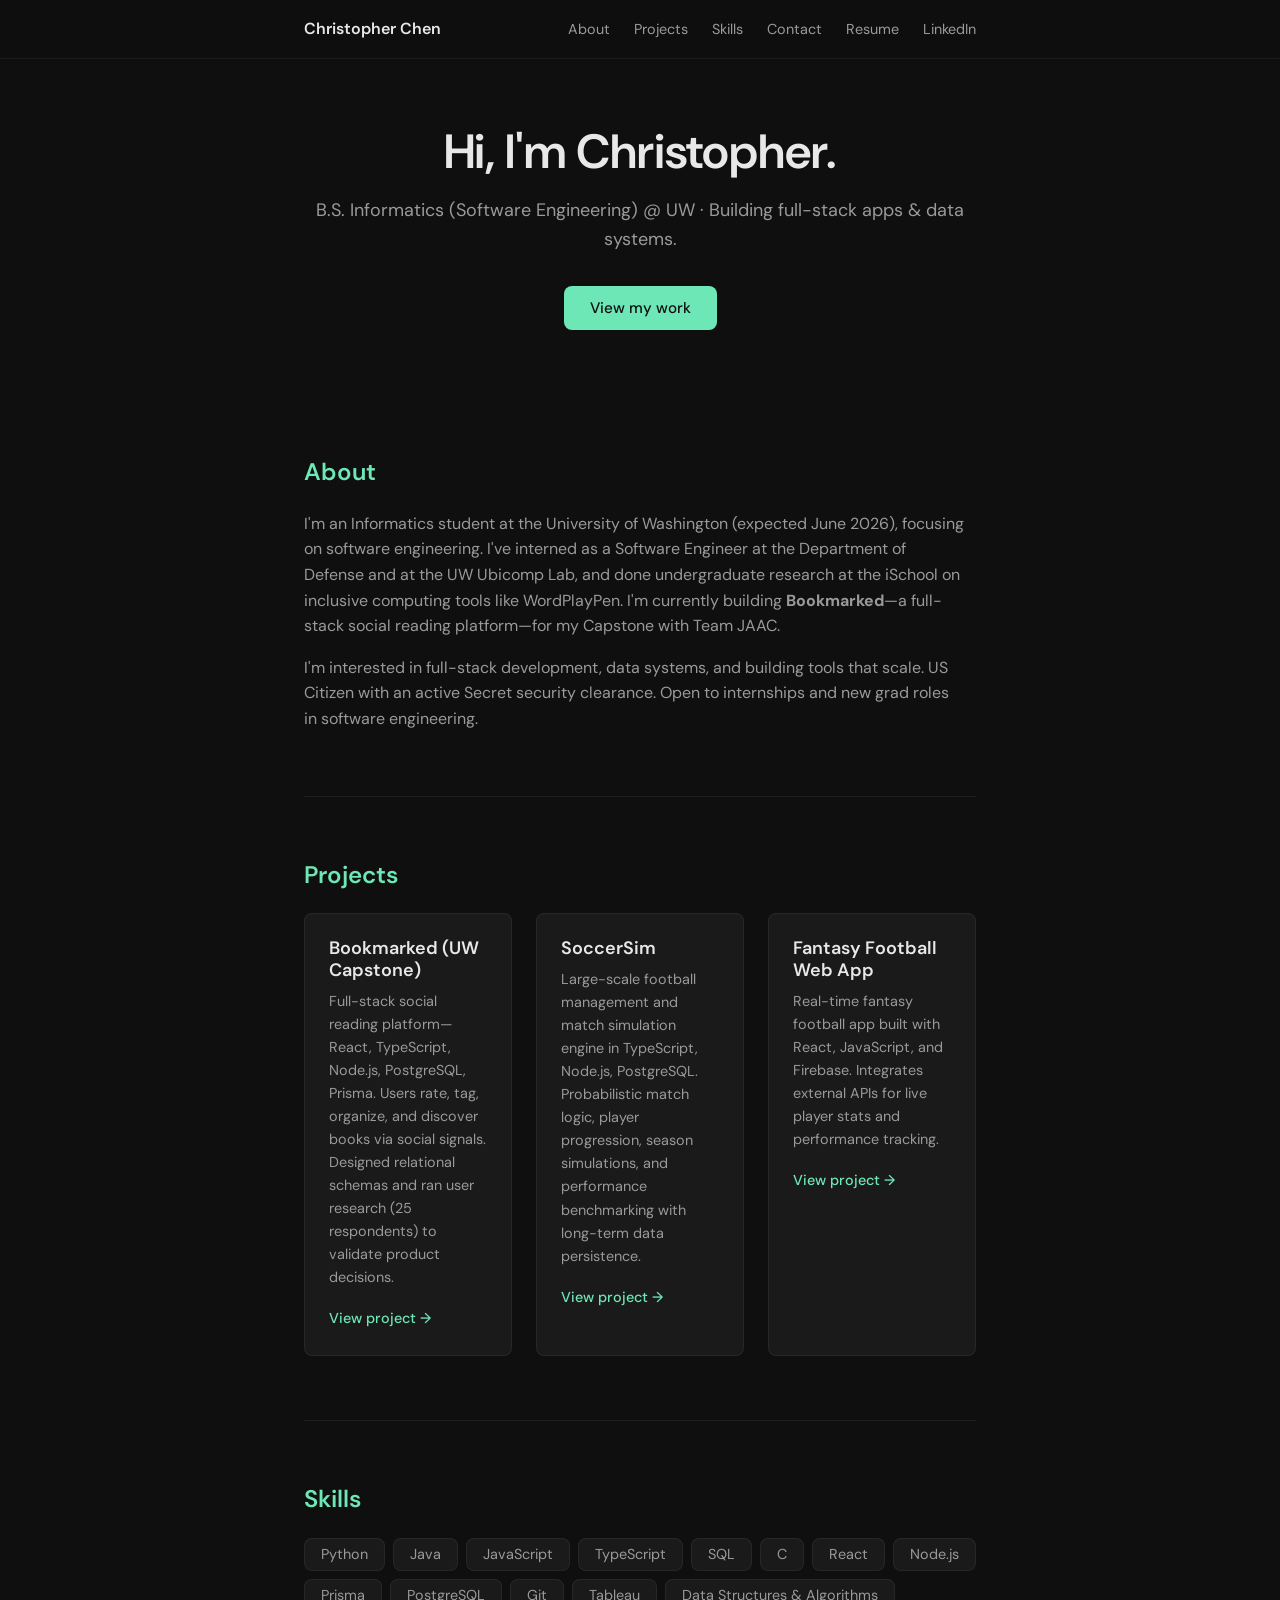
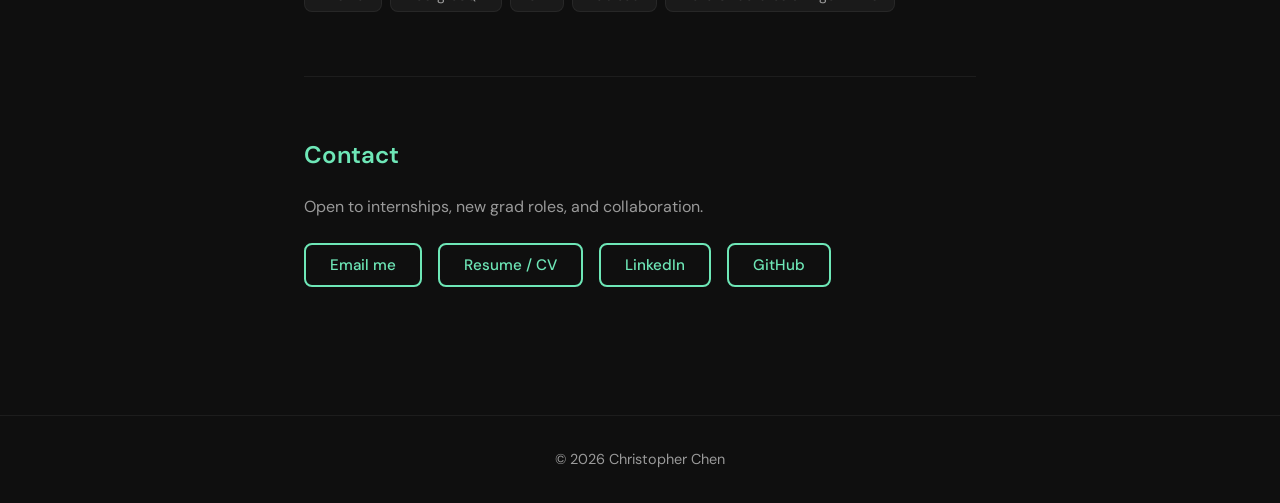
==== index.html @ f281a703 "yeah" ====
<!DOCTYPE html>
<html lang="en">
<head>
  <meta charset="UTF-8">
  <meta name="viewport" content="width=device-width, initial-scale=1.0">
  <title>Christopher Chen | Portfolio</title>
  <link rel="preconnect" href="https://fonts.googleapis.com">
  <link rel="preconnect" href="https://fonts.gstatic.com" crossorigin>
  <link href="https://fonts.googleapis.com/css2?family=DM+Sans:ital,opsz,wght@0,9..40,400;0,9..40,500;0,9..40,600;0,9..40,700&display=swap" rel="stylesheet">
  <style>
    :root {
      --color-bg: #0f0f0f;
      --color-surface: #1a1a1a;
      --color-text: #e8e8e8;
      --color-text-muted: #9a9a9a;
      --color-accent: #6ee7b7;
      --color-accent-dim: #34d399;
      --font-sans: "DM Sans", system-ui, sans-serif;
      --space-xs: 0.25rem;
      --space-sm: 0.5rem;
      --space-md: 1rem;
      --space-lg: 1.5rem;
      --space-xl: 2rem;
      --space-2xl: 3rem;
      --space-3xl: 4rem;
      --radius: 8px;
      --transition: 0.2s ease;
    }
    *, *::before, *::after { box-sizing: border-box; }
    html { scroll-behavior: smooth; }
    body {
      margin: 0;
      font-family: var(--font-sans);
      font-size: 1rem;
      line-height: 1.6;
      color: var(--color-text);
      background: var(--color-bg);
      -webkit-font-smoothing: antialiased;
    }
    .skip-link {
      position: absolute;
      top: -100%;
      left: var(--space-md);
      padding: var(--space-sm) var(--space-md);
      background: var(--color-accent);
      color: var(--color-bg);
      text-decoration: none;
      font-weight: 600;
      z-index: 100;
      border-radius: var(--radius);
      transition: top var(--transition);
    }
    .skip-link:focus { top: var(--space-md); }
    h1, h2, h3 { line-height: 1.2; font-weight: 600; }
    h1 { font-size: clamp(2rem, 5vw, 3rem); margin: 0 0 var(--space-md); }
    h2 { font-size: 1.5rem; margin: 0 0 var(--space-lg); color: var(--color-accent); }
    h3 { font-size: 1.125rem; margin: 0 0 var(--space-sm); }
    p { margin: 0 0 var(--space-md); color: var(--color-text-muted); }
    p:last-child { margin-bottom: 0; }
    a { color: var(--color-accent); text-decoration: none; transition: color var(--transition); }
    a:hover { color: var(--color-accent-dim); }
    main { max-width: 720px; margin: 0 auto; padding: 0 var(--space-lg) var(--space-3xl); }
    .section { padding: var(--space-3xl) 0; border-bottom: 1px solid rgba(255,255,255,0.06); }
    .section:last-of-type { border-bottom: none; }
    .site-header {
      position: sticky;
      top: 0;
      z-index: 50;
      background: rgba(15,15,15,0.9);
      backdrop-filter: blur(10px);
      border-bottom: 1px solid rgba(255,255,255,0.06);
    }
    .nav {
      max-width: 720px;
      margin: 0 auto;
      padding: var(--space-md) var(--space-lg);
      display: flex;
      align-items: center;
      justify-content: space-between;
      flex-wrap: wrap;
      gap: var(--space-md);
    }
    .nav-logo { font-weight: 600; color: var(--color-text); }
    .nav-logo:hover { color: var(--color-accent); }
    .nav-toggle {
      display: none;
      flex-direction: column;
      gap: 5px;
      padding: var(--space-sm);
      background: none;
      border: none;
      cursor: pointer;
      color: var(--color-text);
      font: inherit;
    }
    .nav-toggle span {
      display: block;
      width: 22px;
      height: 2px;
      background: currentColor;
      border-radius: 1px;
    }
    .nav-menu {
      list-style: none;
      margin: 0;
      padding: 0;
      display: flex;
      flex-wrap: wrap;
      gap: var(--space-lg);
    }
    .nav-menu a { color: var(--color-text-muted); font-size: 0.9rem; }
    .nav-menu a:hover { color: var(--color-accent); }
    @media (max-width: 600px) {
      .nav-toggle { display: flex; }
      .nav-menu { display: none; width: 100%; flex-direction: column; padding-top: var(--space-md); }
      .nav-menu.is-open { display: flex; }
    }
    .hero { padding: var(--space-3xl) 0; text-align: center; }
    .hero-tagline { font-size: 1.125rem; margin-bottom: var(--space-xl); }
    .btn {
      display: inline-block;
      padding: var(--space-sm) var(--space-lg);
      font-family: var(--font-sans);
      font-size: 0.95rem;
      font-weight: 500;
      border-radius: var(--radius);
      transition: background var(--transition), color var(--transition), border-color var(--transition);
      cursor: pointer;
      border: 2px solid transparent;
    }
    .btn-primary { background: var(--color-accent); color: var(--color-bg); }
    .btn-primary:hover { background: var(--color-accent-dim); }
    .btn-outline { border-color: var(--color-accent); color: var(--color-accent); background: transparent; }
    .btn-outline:hover { background: var(--color-accent); color: var(--color-bg); }
    .about-content { max-width: 60ch; }
    .project-grid { display: grid; gap: var(--space-lg); }
    @media (min-width: 600px) { .project-grid { grid-template-columns: repeat(2, 1fr); } }
    @media (min-width: 900px) { .project-grid { grid-template-columns: repeat(3, 1fr); } }
    .project-card {
      padding: var(--space-lg);
      background: var(--color-surface);
      border-radius: var(--radius);
      border: 1px solid rgba(255,255,255,0.06);
      transition: border-color var(--transition);
    }
    .project-card:hover { border-color: rgba(110,231,183,0.3); }
    .project-card h3 { color: var(--color-text); }
    .project-card p { font-size: 0.9rem; margin-bottom: var(--space-md); }
    .project-link { font-size: 0.9rem; font-weight: 500; }
    .skills-list {
      list-style: none;
      margin: 0;
      padding: 0;
      display: flex;
      flex-wrap: wrap;
      gap: var(--space-sm);
    }
    .skills-list li {
      padding: var(--space-xs) var(--space-md);
      background: var(--color-surface);
      border-radius: var(--radius);
      font-size: 0.9rem;
      color: var(--color-text-muted);
      border: 1px solid rgba(255,255,255,0.06);
    }
    .contact p { margin-bottom: var(--space-lg); }
    .contact-links { display: flex; flex-wrap: wrap; gap: var(--space-md); }
    .site-footer {
      text-align: center;
      padding: var(--space-xl) var(--space-lg);
      border-top: 1px solid rgba(255,255,255,0.06);
      color: var(--color-text-muted);
      font-size: 0.9rem;
    }
    .site-footer p { margin: 0; }
  </style>
</head>
<body>
  <a href="#main" class="skip-link">Skip to content</a>

  <header class="site-header">
    <nav class="nav" aria-label="Main navigation">
      <a href="#" class="nav-logo">Christopher Chen</a>
      <button class="nav-toggle" aria-expanded="false" aria-controls="nav-menu" aria-label="Toggle menu">
        <span></span><span></span><span></span>
      </button>
      <ul class="nav-menu" id="nav-menu">
        <li><a href="#about">About</a></li>
        <li><a href="#projects">Projects</a></li>
        <li><a href="#skills">Skills</a></li>
        <li><a href="#contact">Contact</a></li>
        <li><a href="https://www.overleaf.com/read/cmgbgrycpxhw#81fbb8" target="_blank" rel="noopener">Resume</a></li>
        <li><a href="https://www.linkedin.com/in/christopher-chen-tech/" target="_blank" rel="noopener">LinkedIn</a></li>
      </ul>
    </nav>
  </header>

  <main id="main">
    <section id="hero" class="hero">
      <h1>Hi, I'm Christopher.</h1>
      <p class="hero-tagline">B.S. Informatics (Software Engineering) @ UW · Building full-stack apps & data systems.</p>
      <a href="#projects" class="btn btn-primary">View my work</a>
    </section>

    <section id="about" class="section about">
      <h2>About</h2>
      <div class="about-content">
        <p>I'm an Informatics student at the University of Washington (expected June 2026), focusing on software engineering. I've interned as a Software Engineer at the Department of Defense and at the UW Ubicomp Lab, and done undergraduate research at the iSchool on inclusive computing tools like WordPlayPen. I'm currently building <strong>Bookmarked</strong>—a full-stack social reading platform—for my Capstone with Team JAAC.</p>
        <p>I'm interested in full-stack development, data systems, and building tools that scale. US Citizen with an active Secret security clearance. Open to internships and new grad roles in software engineering.</p>
      </div>
    </section>

    <section id="projects" class="section projects">
      <h2>Projects</h2>
      <div class="project-grid">
        <article class="project-card">
          <h3>Bookmarked (UW Capstone)</h3>
          <p>Full-stack social reading platform—React, TypeScript, Node.js, PostgreSQL, Prisma. Users rate, tag, organize, and discover books via social signals. Designed relational schemas and ran user research (25 respondents) to validate product decisions.</p>
          <a href="#" class="project-link">View project →</a>
        </article>
        <article class="project-card">
          <h3>SoccerSim</h3>
          <p>Large-scale football management and match simulation engine in TypeScript, Node.js, PostgreSQL. Probabilistic match logic, player progression, season simulations, and performance benchmarking with long-term data persistence.</p>
          <a href="#" class="project-link">View project →</a>
        </article>
        <article class="project-card">
          <h3>Fantasy Football Web App</h3>
          <p>Real-time fantasy football app built with React, JavaScript, and Firebase. Integrates external APIs for live player stats and performance tracking.</p>
          <a href="#" class="project-link">View project →</a>
        </article>
      </div>
    </section>

    <section id="skills" class="section skills">
      <h2>Skills</h2>
      <ul class="skills-list">
        <li>Python</li><li>Java</li><li>JavaScript</li><li>TypeScript</li><li>SQL</li><li>C</li>
        <li>React</li><li>Node.js</li><li>Prisma</li><li>PostgreSQL</li><li>Git</li><li>Tableau</li>
        <li>Data Structures & Algorithms</li>
      </ul>
    </section>

    <section id="contact" class="section contact">
      <h2>Contact</h2>
      <p>Open to internships, new grad roles, and collaboration.</p>
      <div class="contact-links">
        <a href="mailto:cmchen22@uw.edu" class="btn btn-outline">Email me</a>
        <a href="https://www.overleaf.com/read/cmgbgrycpxhw#81fbb8" target="_blank" rel="noopener" class="btn btn-outline">Resume / CV</a>
        <a href="https://www.linkedin.com/in/christopher-chen-tech/" target="_blank" rel="noopener" class="btn btn-outline">LinkedIn</a>
        <a href="https://github.com/cmchen22" target="_blank" rel="noopener" class="btn btn-outline">GitHub</a>
      </div>
    </section>
  </main>

  <footer class="site-footer">
    <p>© <span id="year"></span> Christopher Chen</p>
  </footer>

  <script>
    (function () {
      var t = document.querySelector('.nav-toggle');
      var m = document.querySelector('.nav-menu');
      if (t && m) {
        t.addEventListener('click', function () {
          var on = t.getAttribute('aria-expanded') === 'true';
          t.setAttribute('aria-expanded', !on);
          m.classList.toggle('is-open', !on);
        });
      }
      var links = document.querySelectorAll('.nav-menu a');
      for (var i = 0; i < links.length; i++) {
        links[i].addEventListener('click', function () {
          if (m && window.innerWidth < 600) {
            t.setAttribute('aria-expanded', 'false');
            m.classList.remove('is-open');
          }
        });
      }
      var y = document.getElementById('year');
      if (y) y.textContent = new Date().getFullYear();
    })();
  </script>
</body>
</html>
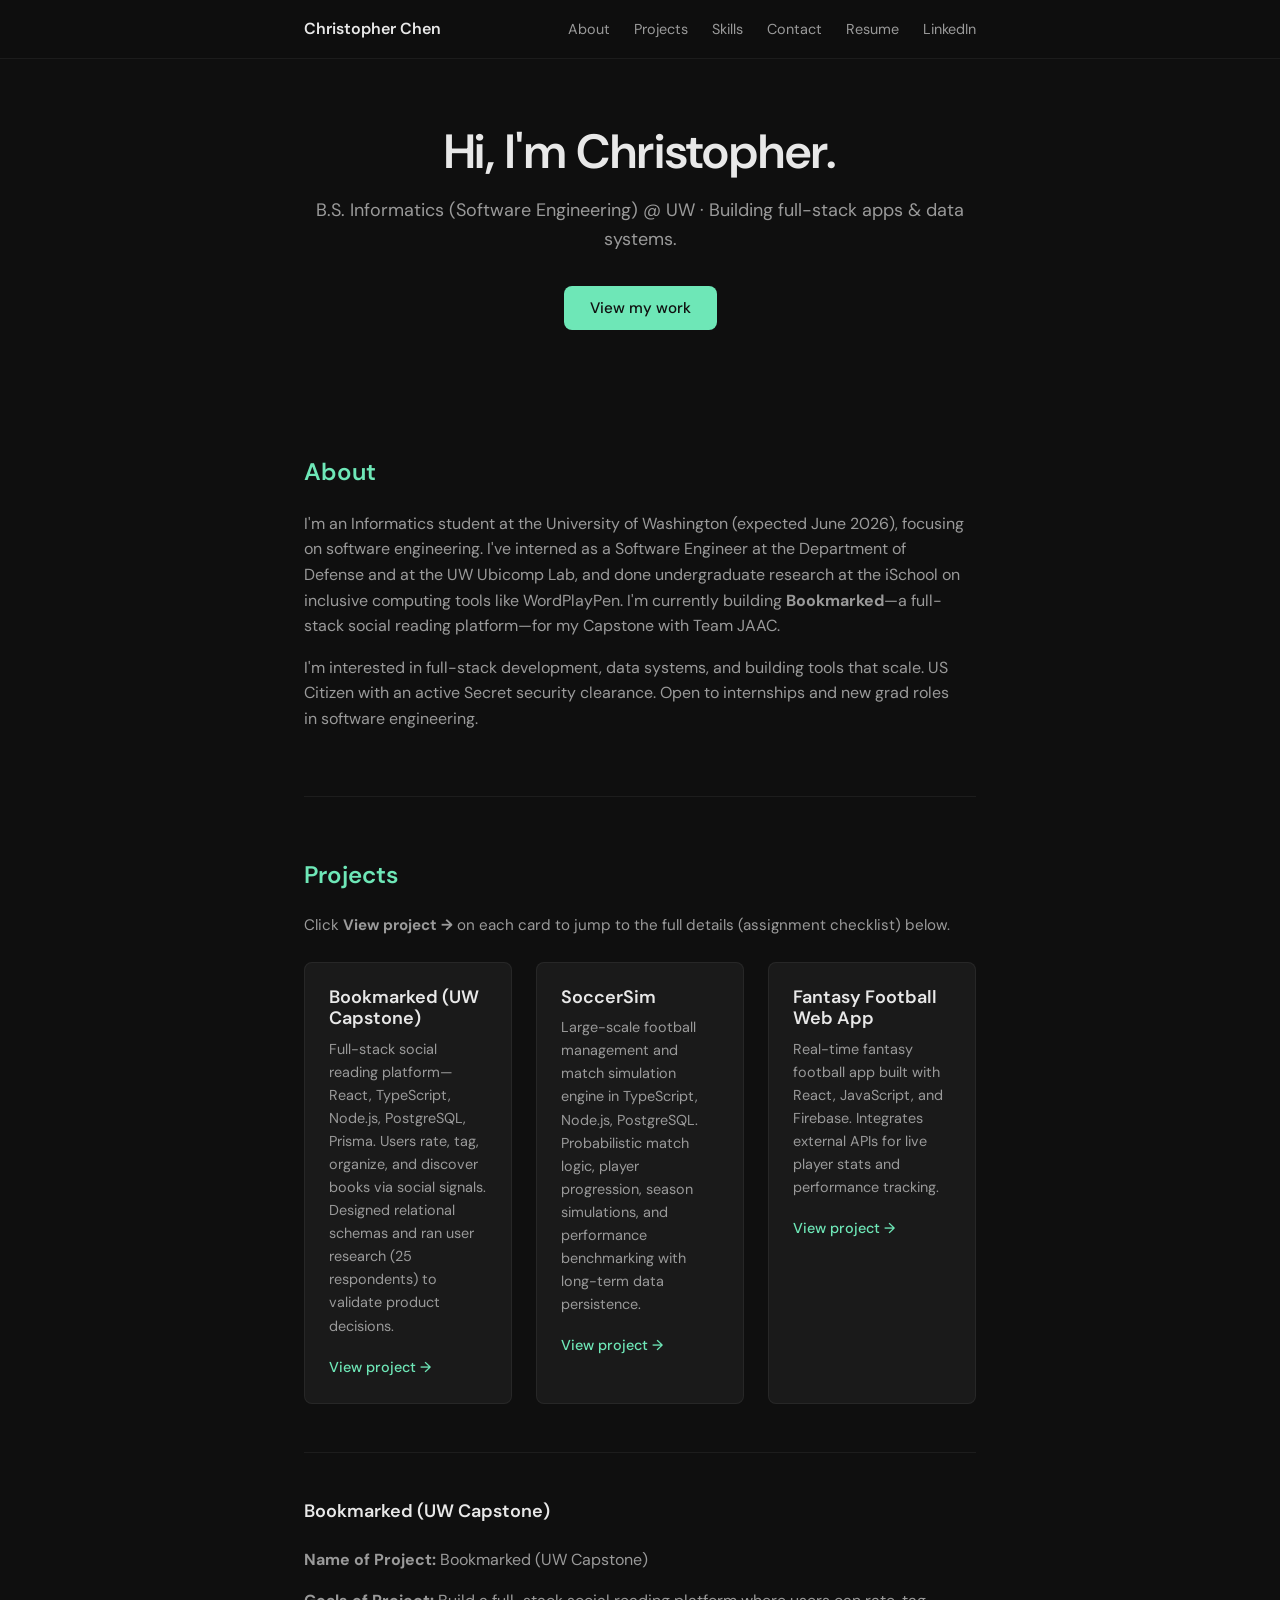
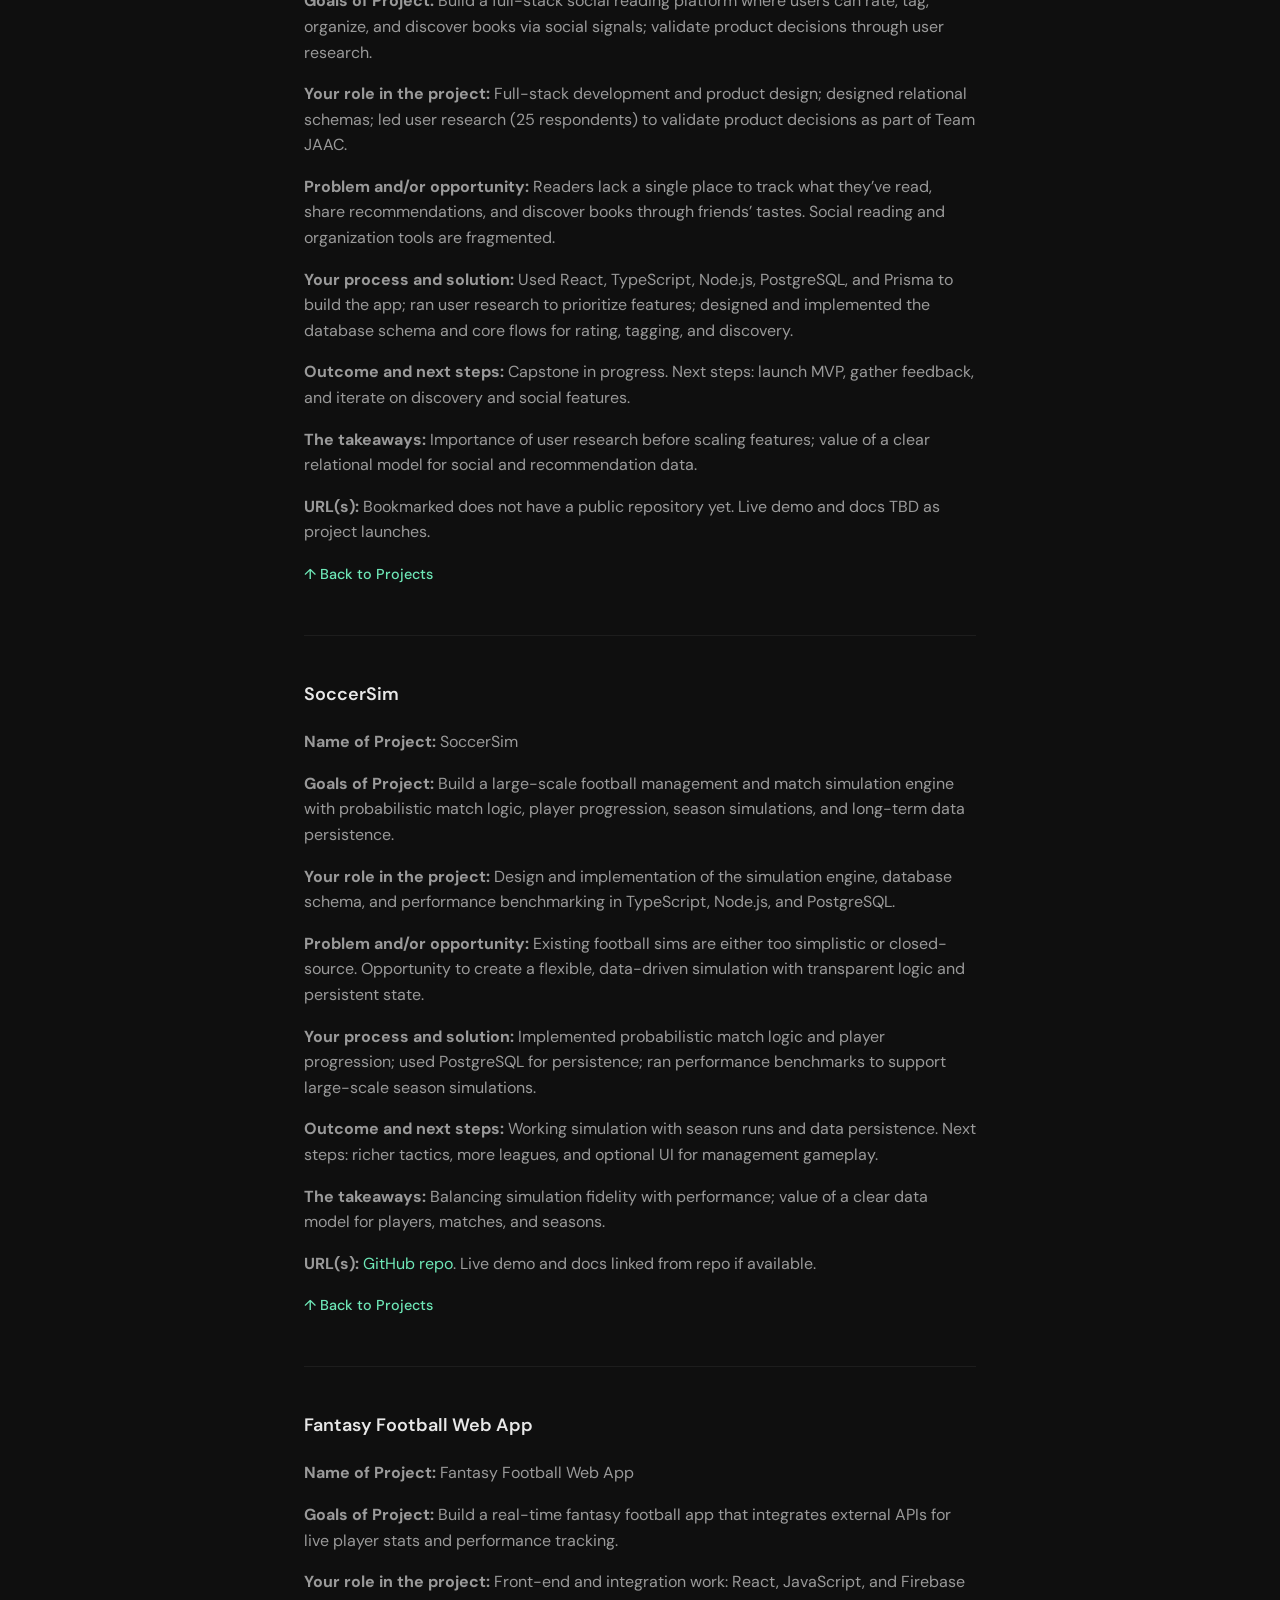
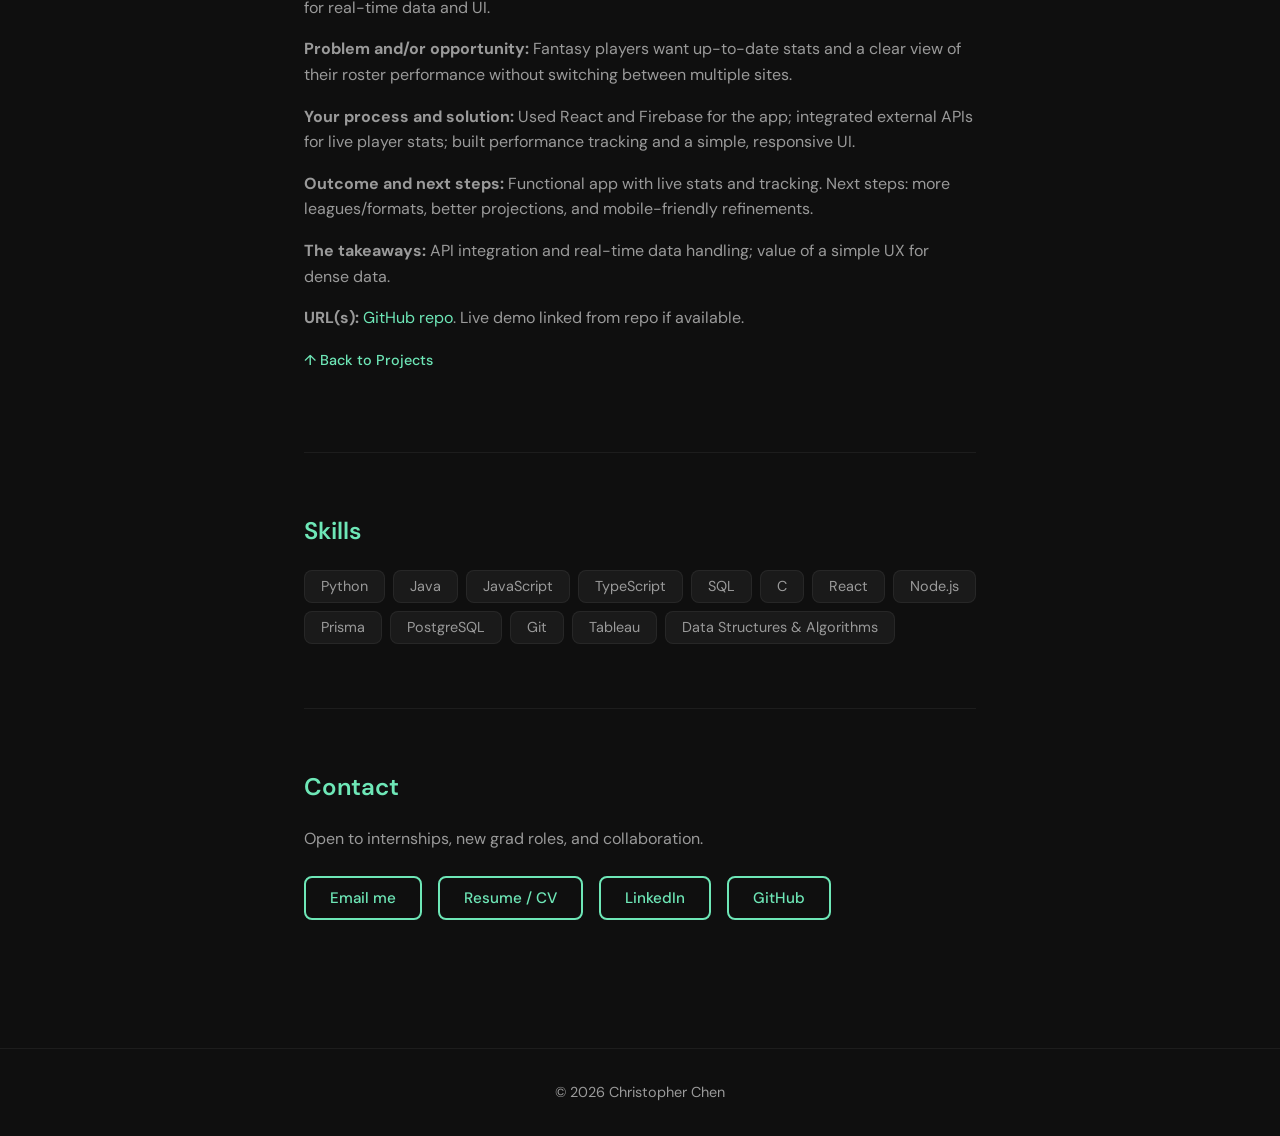
==== commit 008b9db4: "resubmission" ====
--- a/index.html
+++ b/index.html
@@ -147,6 +147,15 @@
     .project-card h3 { color: var(--color-text); }
     .project-card p { font-size: 0.9rem; margin-bottom: var(--space-md); }
     .project-link { font-size: 0.9rem; font-weight: 500; }
+    .project-detail {
+      margin-top: var(--space-2xl);
+      padding-top: var(--space-2xl);
+      border-top: 1px solid rgba(255,255,255,0.06);
+      scroll-margin-top: 4rem;
+    }
+    .project-detail h3 { margin-bottom: var(--space-lg); }
+    .project-detail p { margin-bottom: var(--space-md); }
+    .projects-intro { font-size: 0.95rem; margin-bottom: var(--space-lg); }
     .skills-list {
       list-style: none;
       margin: 0;
@@ -180,7 +189,7 @@
 
   <header class="site-header">
     <nav class="nav" aria-label="Main navigation">
-      <a href="#" class="nav-logo">Christopher Chen</a>
+      <a href="#main" class="nav-logo">Christopher Chen</a>
       <button class="nav-toggle" aria-expanded="false" aria-controls="nav-menu" aria-label="Toggle menu">
         <span></span><span></span><span></span>
       </button>
@@ -212,23 +221,63 @@
 
     <section id="projects" class="section projects">
       <h2>Projects</h2>
+      <p class="projects-intro">Click <strong>View project →</strong> on each card to jump to the full details (assignment checklist) below.</p>
       <div class="project-grid">
         <article class="project-card">
           <h3>Bookmarked (UW Capstone)</h3>
           <p>Full-stack social reading platform—React, TypeScript, Node.js, PostgreSQL, Prisma. Users rate, tag, organize, and discover books via social signals. Designed relational schemas and ran user research (25 respondents) to validate product decisions.</p>
-          <a href="#" class="project-link">View project →</a>
+          <a href="#bookmarked" class="project-link">View project →</a>
         </article>
         <article class="project-card">
           <h3>SoccerSim</h3>
           <p>Large-scale football management and match simulation engine in TypeScript, Node.js, PostgreSQL. Probabilistic match logic, player progression, season simulations, and performance benchmarking with long-term data persistence.</p>
-          <a href="#" class="project-link">View project →</a>
+          <a href="#soccersim" class="project-link">View project →</a>
         </article>
         <article class="project-card">
           <h3>Fantasy Football Web App</h3>
           <p>Real-time fantasy football app built with React, JavaScript, and Firebase. Integrates external APIs for live player stats and performance tracking.</p>
-          <a href="#" class="project-link">View project →</a>
+          <a href="#fantasy-football" class="project-link">View project →</a>
         </article>
       </div>
+
+      <section id="bookmarked" class="project-detail">
+        <h3>Bookmarked (UW Capstone)</h3>
+        <p><strong>Name of Project:</strong> Bookmarked (UW Capstone)</p>
+        <p><strong>Goals of Project:</strong> Build a full-stack social reading platform where users can rate, tag, organize, and discover books via social signals; validate product decisions through user research.</p>
+        <p><strong>Your role in the project:</strong> Full-stack development and product design; designed relational schemas; led user research (25 respondents) to validate product decisions as part of Team JAAC.</p>
+        <p><strong>Problem and/or opportunity:</strong> Readers lack a single place to track what they’ve read, share recommendations, and discover books through friends’ tastes. Social reading and organization tools are fragmented.</p>
+        <p><strong>Your process and solution:</strong> Used React, TypeScript, Node.js, PostgreSQL, and Prisma to build the app; ran user research to prioritize features; designed and implemented the database schema and core flows for rating, tagging, and discovery.</p>
+        <p><strong>Outcome and next steps:</strong> Capstone in progress. Next steps: launch MVP, gather feedback, and iterate on discovery and social features.</p>
+        <p><strong>The takeaways:</strong> Importance of user research before scaling features; value of a clear relational model for social and recommendation data.</p>
+        <p><strong>URL(s):</strong> Bookmarked does not have a public repository yet. Live demo and docs TBD as project launches.</p>
+        <p><a href="#projects" class="project-link">↑ Back to Projects</a></p>
+      </section>
+
+      <section id="soccersim" class="project-detail">
+        <h3>SoccerSim</h3>
+        <p><strong>Name of Project:</strong> SoccerSim</p>
+        <p><strong>Goals of Project:</strong> Build a large-scale football management and match simulation engine with probabilistic match logic, player progression, season simulations, and long-term data persistence.</p>
+        <p><strong>Your role in the project:</strong> Design and implementation of the simulation engine, database schema, and performance benchmarking in TypeScript, Node.js, and PostgreSQL.</p>
+        <p><strong>Problem and/or opportunity:</strong> Existing football sims are either too simplistic or closed-source. Opportunity to create a flexible, data-driven simulation with transparent logic and persistent state.</p>
+        <p><strong>Your process and solution:</strong> Implemented probabilistic match logic and player progression; used PostgreSQL for persistence; ran performance benchmarks to support large-scale season simulations.</p>
+        <p><strong>Outcome and next steps:</strong> Working simulation with season runs and data persistence. Next steps: richer tactics, more leagues, and optional UI for management gameplay.</p>
+        <p><strong>The takeaways:</strong> Balancing simulation fidelity with performance; value of a clear data model for players, matches, and seasons.</p>
+        <p><strong>URL(s):</strong> <a href="https://github.com/cmchen22/Soccer-Sim" target="_blank" rel="noopener">GitHub repo</a>. Live demo and docs linked from repo if available.</p>
+        <p><a href="#projects" class="project-link">↑ Back to Projects</a></p>
+      </section>
+
+      <section id="fantasy-football" class="project-detail">
+        <h3>Fantasy Football Web App</h3>
+        <p><strong>Name of Project:</strong> Fantasy Football Web App</p>
+        <p><strong>Goals of Project:</strong> Build a real-time fantasy football app that integrates external APIs for live player stats and performance tracking.</p>
+        <p><strong>Your role in the project:</strong> Front-end and integration work: React, JavaScript, and Firebase for real-time data and UI.</p>
+        <p><strong>Problem and/or opportunity:</strong> Fantasy players want up-to-date stats and a clear view of their roster performance without switching between multiple sites.</p>
+        <p><strong>Your process and solution:</strong> Used React and Firebase for the app; integrated external APIs for live player stats; built performance tracking and a simple, responsive UI.</p>
+        <p><strong>Outcome and next steps:</strong> Functional app with live stats and tracking. Next steps: more leagues/formats, better projections, and mobile-friendly refinements.</p>
+        <p><strong>The takeaways:</strong> API integration and real-time data handling; value of a simple UX for dense data.</p>
+        <p><strong>URL(s):</strong> <a href="https://github.com/info340-au23a/project-340-group-a1" target="_blank" rel="noopener">GitHub repo</a>. Live demo linked from repo if available.</p>
+        <p><a href="#projects" class="project-link">↑ Back to Projects</a></p>
+      </section>
     </section>
 
     <section id="skills" class="section skills">
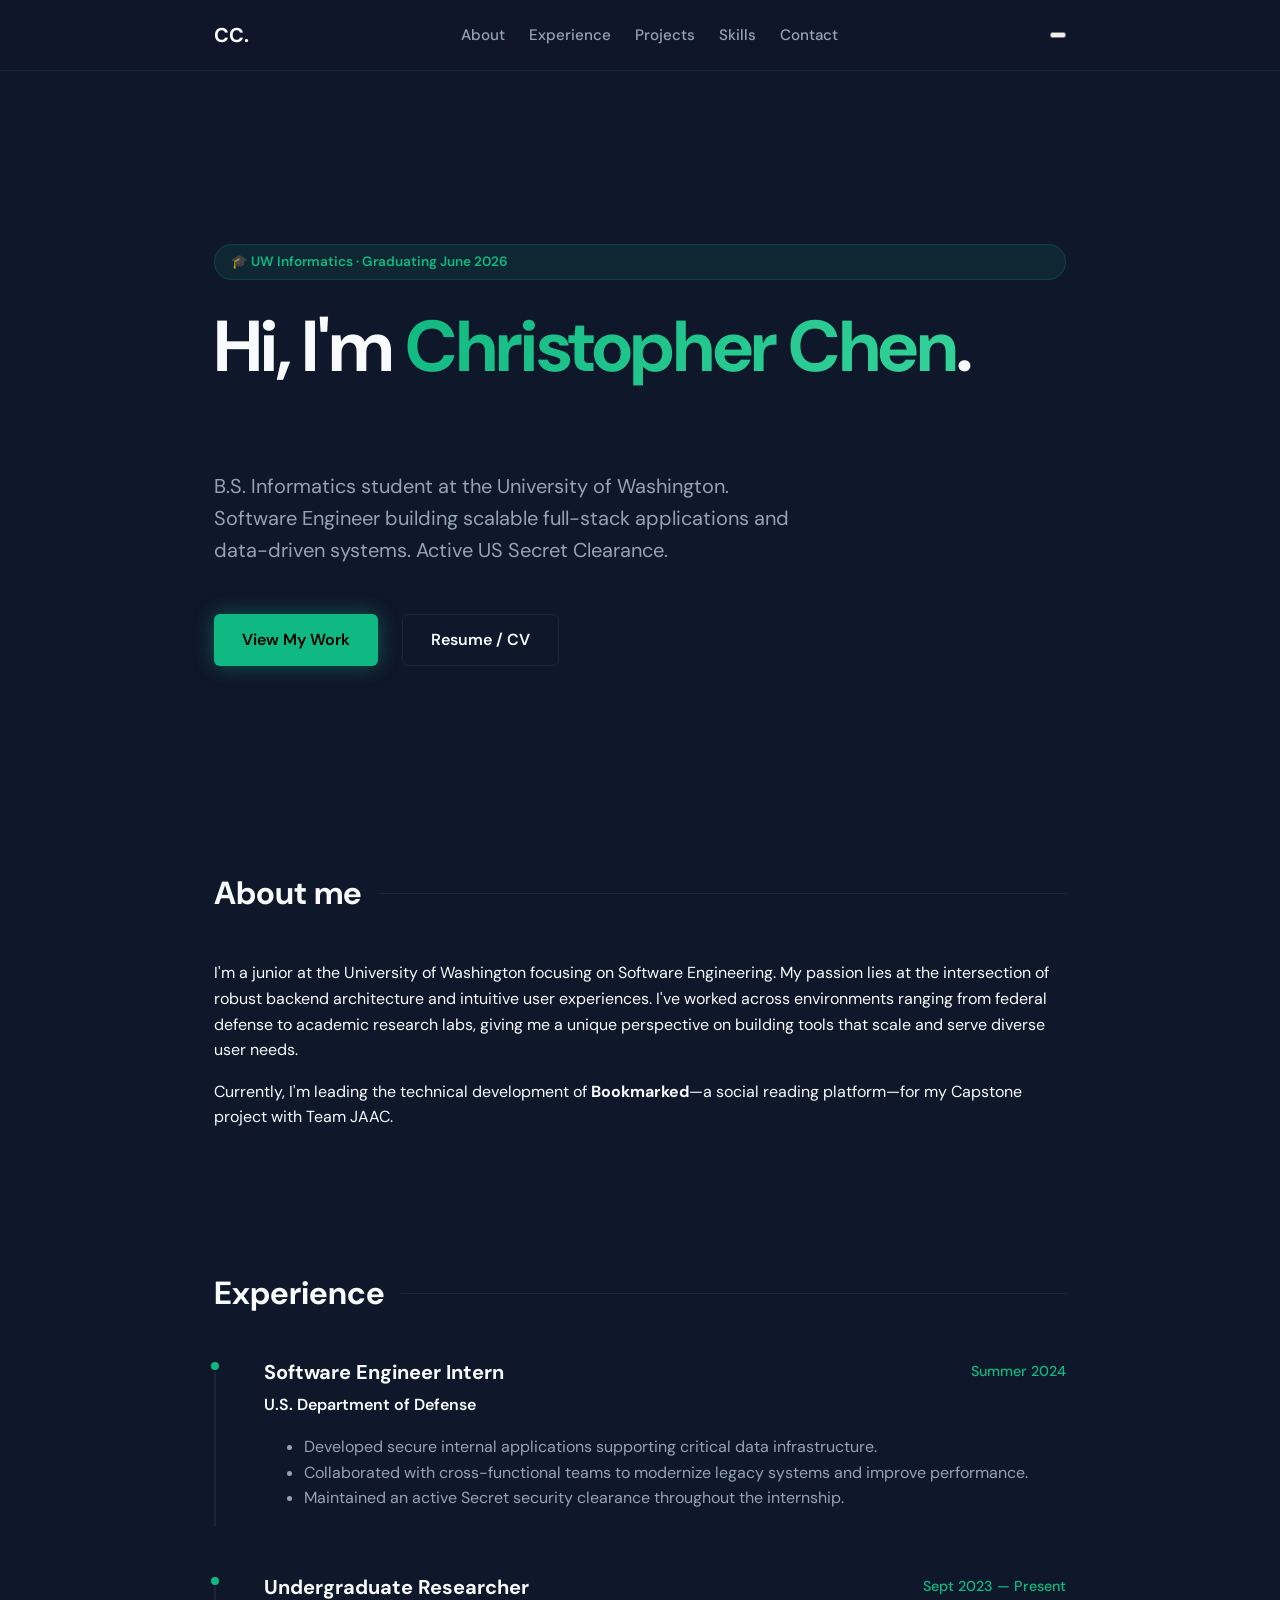
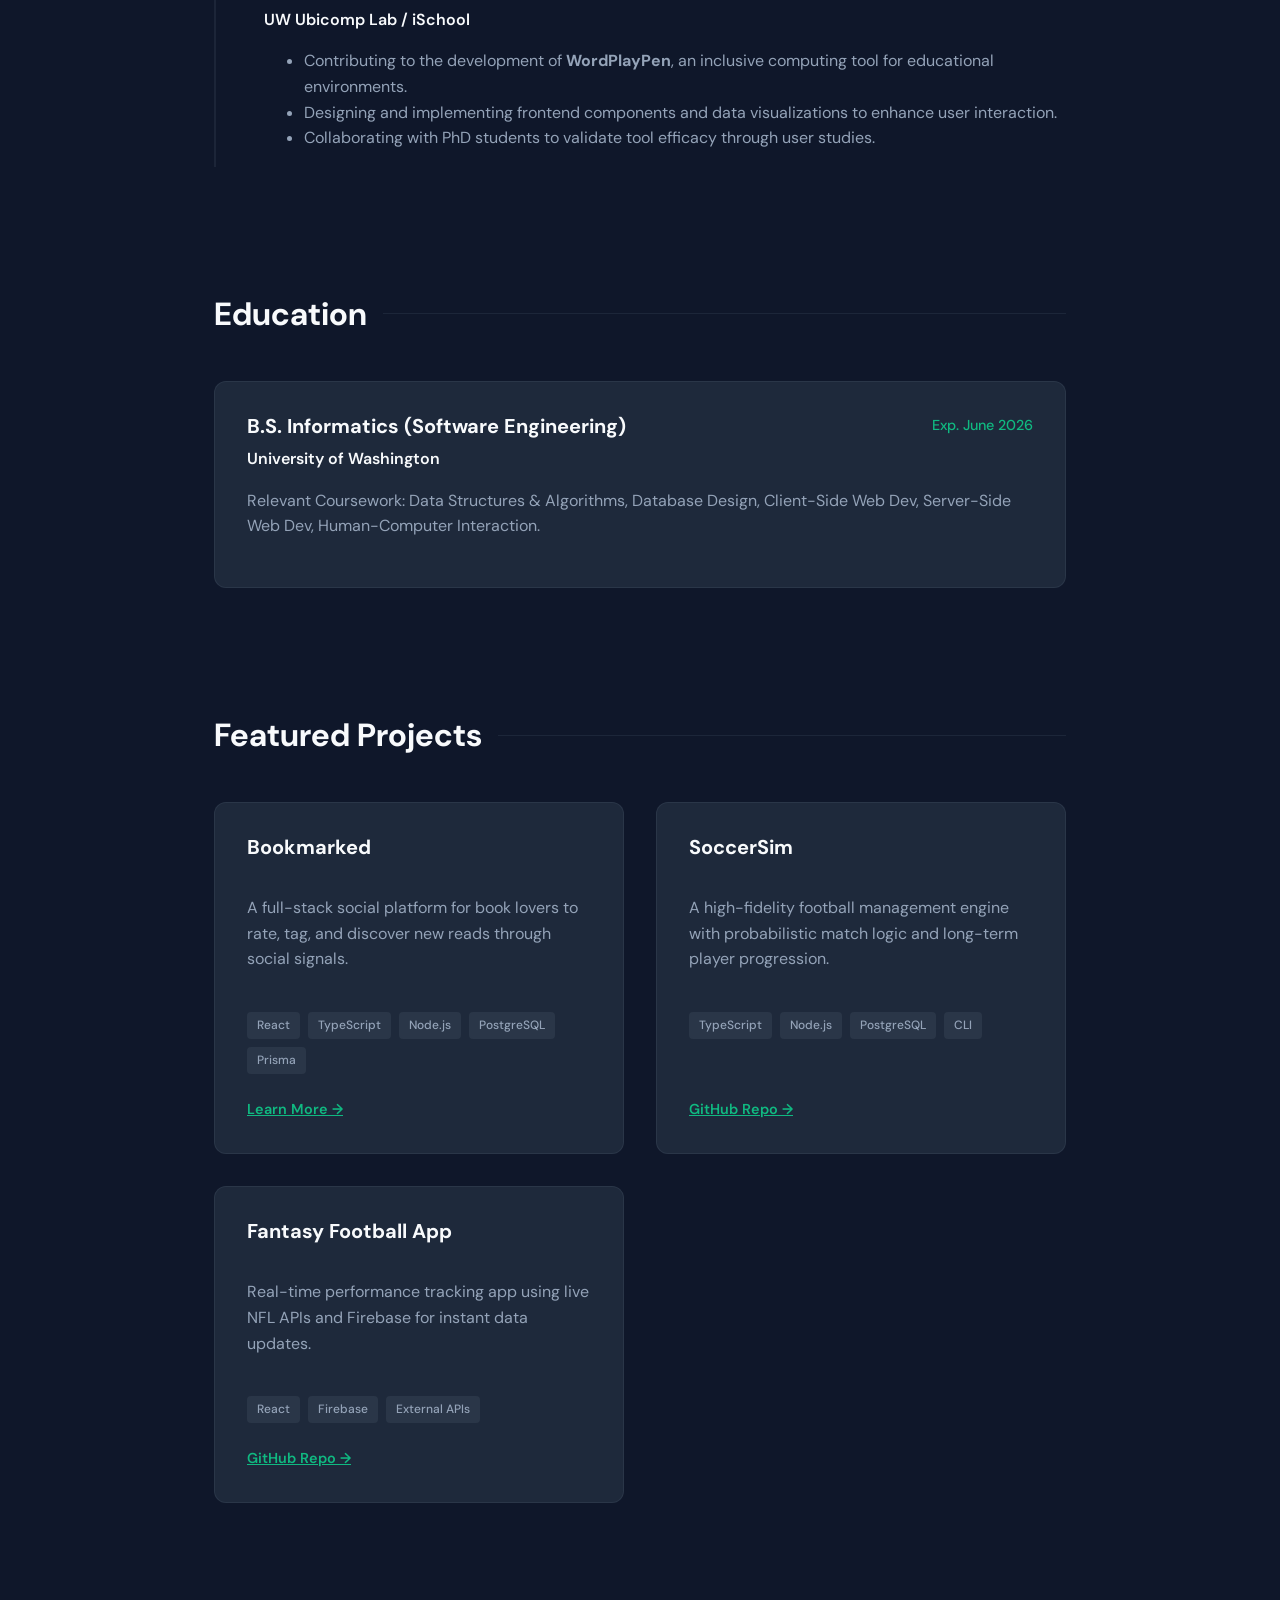
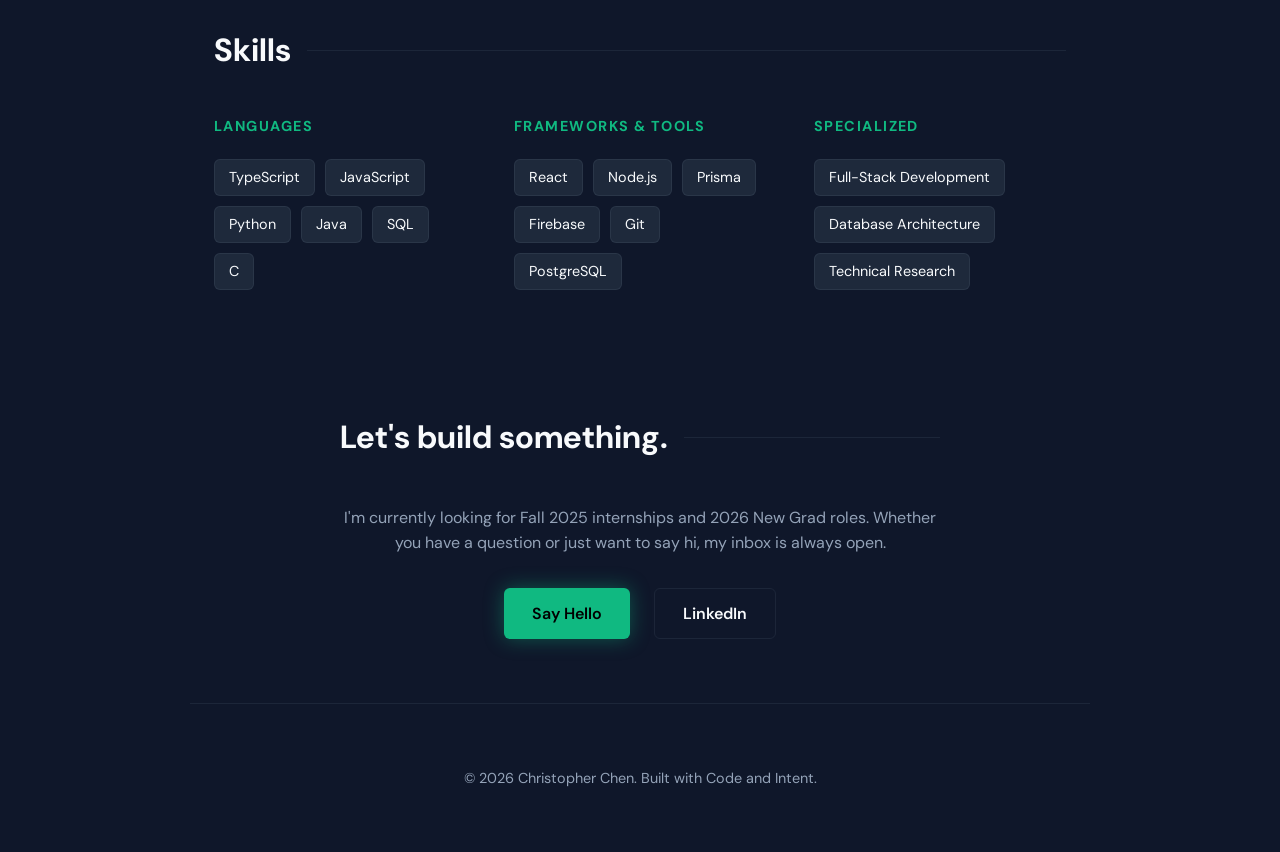
==== commit 2003e7f9: "peer feedback" ====
--- a/index.html
+++ b/index.html
@@ -3,331 +3,175 @@
 <head>
   <meta charset="UTF-8">
   <meta name="viewport" content="width=device-width, initial-scale=1.0">
-  <title>Christopher Chen | Portfolio</title>
+  <title>Christopher Chen | Software Engineer</title>
+  
   <link rel="preconnect" href="https://fonts.googleapis.com">
   <link rel="preconnect" href="https://fonts.gstatic.com" crossorigin>
-  <link href="https://fonts.googleapis.com/css2?family=DM+Sans:ital,opsz,wght@0,9..40,400;0,9..40,500;0,9..40,600;0,9..40,700&display=swap" rel="stylesheet">
-  <style>
-    :root {
-      --color-bg: #0f0f0f;
-      --color-surface: #1a1a1a;
-      --color-text: #e8e8e8;
-      --color-text-muted: #9a9a9a;
-      --color-accent: #6ee7b7;
-      --color-accent-dim: #34d399;
-      --font-sans: "DM Sans", system-ui, sans-serif;
-      --space-xs: 0.25rem;
-      --space-sm: 0.5rem;
-      --space-md: 1rem;
-      --space-lg: 1.5rem;
-      --space-xl: 2rem;
-      --space-2xl: 3rem;
-      --space-3xl: 4rem;
-      --radius: 8px;
-      --transition: 0.2s ease;
-    }
-    *, *::before, *::after { box-sizing: border-box; }
-    html { scroll-behavior: smooth; }
-    body {
-      margin: 0;
-      font-family: var(--font-sans);
-      font-size: 1rem;
-      line-height: 1.6;
-      color: var(--color-text);
-      background: var(--color-bg);
-      -webkit-font-smoothing: antialiased;
-    }
-    .skip-link {
-      position: absolute;
-      top: -100%;
-      left: var(--space-md);
-      padding: var(--space-sm) var(--space-md);
-      background: var(--color-accent);
-      color: var(--color-bg);
-      text-decoration: none;
-      font-weight: 600;
-      z-index: 100;
-      border-radius: var(--radius);
-      transition: top var(--transition);
-    }
-    .skip-link:focus { top: var(--space-md); }
-    h1, h2, h3 { line-height: 1.2; font-weight: 600; }
-    h1 { font-size: clamp(2rem, 5vw, 3rem); margin: 0 0 var(--space-md); }
-    h2 { font-size: 1.5rem; margin: 0 0 var(--space-lg); color: var(--color-accent); }
-    h3 { font-size: 1.125rem; margin: 0 0 var(--space-sm); }
-    p { margin: 0 0 var(--space-md); color: var(--color-text-muted); }
-    p:last-child { margin-bottom: 0; }
-    a { color: var(--color-accent); text-decoration: none; transition: color var(--transition); }
-    a:hover { color: var(--color-accent-dim); }
-    main { max-width: 720px; margin: 0 auto; padding: 0 var(--space-lg) var(--space-3xl); }
-    .section { padding: var(--space-3xl) 0; border-bottom: 1px solid rgba(255,255,255,0.06); }
-    .section:last-of-type { border-bottom: none; }
-    .site-header {
-      position: sticky;
-      top: 0;
-      z-index: 50;
-      background: rgba(15,15,15,0.9);
-      backdrop-filter: blur(10px);
-      border-bottom: 1px solid rgba(255,255,255,0.06);
-    }
-    .nav {
-      max-width: 720px;
-      margin: 0 auto;
-      padding: var(--space-md) var(--space-lg);
-      display: flex;
-      align-items: center;
-      justify-content: space-between;
-      flex-wrap: wrap;
-      gap: var(--space-md);
-    }
-    .nav-logo { font-weight: 600; color: var(--color-text); }
-    .nav-logo:hover { color: var(--color-accent); }
-    .nav-toggle {
-      display: none;
-      flex-direction: column;
-      gap: 5px;
-      padding: var(--space-sm);
-      background: none;
-      border: none;
-      cursor: pointer;
-      color: var(--color-text);
-      font: inherit;
-    }
-    .nav-toggle span {
-      display: block;
-      width: 22px;
-      height: 2px;
-      background: currentColor;
-      border-radius: 1px;
-    }
-    .nav-menu {
-      list-style: none;
-      margin: 0;
-      padding: 0;
-      display: flex;
-      flex-wrap: wrap;
-      gap: var(--space-lg);
-    }
-    .nav-menu a { color: var(--color-text-muted); font-size: 0.9rem; }
-    .nav-menu a:hover { color: var(--color-accent); }
-    @media (max-width: 600px) {
-      .nav-toggle { display: flex; }
-      .nav-menu { display: none; width: 100%; flex-direction: column; padding-top: var(--space-md); }
-      .nav-menu.is-open { display: flex; }
-    }
-    .hero { padding: var(--space-3xl) 0; text-align: center; }
-    .hero-tagline { font-size: 1.125rem; margin-bottom: var(--space-xl); }
-    .btn {
-      display: inline-block;
-      padding: var(--space-sm) var(--space-lg);
-      font-family: var(--font-sans);
-      font-size: 0.95rem;
-      font-weight: 500;
-      border-radius: var(--radius);
-      transition: background var(--transition), color var(--transition), border-color var(--transition);
-      cursor: pointer;
-      border: 2px solid transparent;
-    }
-    .btn-primary { background: var(--color-accent); color: var(--color-bg); }
-    .btn-primary:hover { background: var(--color-accent-dim); }
-    .btn-outline { border-color: var(--color-accent); color: var(--color-accent); background: transparent; }
-    .btn-outline:hover { background: var(--color-accent); color: var(--color-bg); }
-    .about-content { max-width: 60ch; }
-    .project-grid { display: grid; gap: var(--space-lg); }
-    @media (min-width: 600px) { .project-grid { grid-template-columns: repeat(2, 1fr); } }
-    @media (min-width: 900px) { .project-grid { grid-template-columns: repeat(3, 1fr); } }
-    .project-card {
-      padding: var(--space-lg);
-      background: var(--color-surface);
-      border-radius: var(--radius);
-      border: 1px solid rgba(255,255,255,0.06);
-      transition: border-color var(--transition);
-    }
-    .project-card:hover { border-color: rgba(110,231,183,0.3); }
-    .project-card h3 { color: var(--color-text); }
-    .project-card p { font-size: 0.9rem; margin-bottom: var(--space-md); }
-    .project-link { font-size: 0.9rem; font-weight: 500; }
-    .project-detail {
-      margin-top: var(--space-2xl);
-      padding-top: var(--space-2xl);
-      border-top: 1px solid rgba(255,255,255,0.06);
-      scroll-margin-top: 4rem;
-    }
-    .project-detail h3 { margin-bottom: var(--space-lg); }
-    .project-detail p { margin-bottom: var(--space-md); }
-    .projects-intro { font-size: 0.95rem; margin-bottom: var(--space-lg); }
-    .skills-list {
-      list-style: none;
-      margin: 0;
-      padding: 0;
-      display: flex;
-      flex-wrap: wrap;
-      gap: var(--space-sm);
-    }
-    .skills-list li {
-      padding: var(--space-xs) var(--space-md);
-      background: var(--color-surface);
-      border-radius: var(--radius);
-      font-size: 0.9rem;
-      color: var(--color-text-muted);
-      border: 1px solid rgba(255,255,255,0.06);
-    }
-    .contact p { margin-bottom: var(--space-lg); }
-    .contact-links { display: flex; flex-wrap: wrap; gap: var(--space-md); }
-    .site-footer {
-      text-align: center;
-      padding: var(--space-xl) var(--space-lg);
-      border-top: 1px solid rgba(255,255,255,0.06);
-      color: var(--color-text-muted);
-      font-size: 0.9rem;
-    }
-    .site-footer p { margin: 0; }
-  </style>
+  <link href="https://fonts.googleapis.com/css2?family=DM+Sans:opsz,wght@9..40,400;9..40,500;9..40,700&display=swap" rel="stylesheet">
+  
+  <link rel="stylesheet" href="css/style.css">
 </head>
 <body>
-  <a href="#main" class="skip-link">Skip to content</a>
-
   <header class="site-header">
-    <nav class="nav" aria-label="Main navigation">
-      <a href="#main" class="nav-logo">Christopher Chen</a>
-      <button class="nav-toggle" aria-expanded="false" aria-controls="nav-menu" aria-label="Toggle menu">
-        <span></span><span></span><span></span>
-      </button>
-      <ul class="nav-menu" id="nav-menu">
+    <div class="container nav">
+      <a href="#hero" class="nav-logo">CC.</a>
+      <ul class="nav-menu">
         <li><a href="#about">About</a></li>
+        <li><a href="#experience">Experience</a></li>
         <li><a href="#projects">Projects</a></li>
         <li><a href="#skills">Skills</a></li>
         <li><a href="#contact">Contact</a></li>
-        <li><a href="https://www.overleaf.com/read/cmgbgrycpxhw#81fbb8" target="_blank" rel="noopener">Resume</a></li>
-        <li><a href="https://www.linkedin.com/in/christopher-chen-tech/" target="_blank" rel="noopener">LinkedIn</a></li>
       </ul>
-    </nav>
+      <button class="nav-toggle" aria-expanded="false" aria-label="Toggle Navigation">
+        <!-- Add bread icon if needed -->
+      </button>
+    </div>
   </header>
 
-  <main id="main">
-    <section id="hero" class="hero">
-      <h1>Hi, I'm Christopher.</h1>
-      <p class="hero-tagline">B.S. Informatics (Software Engineering) @ UW · Building full-stack apps & data systems.</p>
-      <a href="#projects" class="btn btn-primary">View my work</a>
-    </section>
-
-    <section id="about" class="section about">
-      <h2>About</h2>
-      <div class="about-content">
-        <p>I'm an Informatics student at the University of Washington (expected June 2026), focusing on software engineering. I've interned as a Software Engineer at the Department of Defense and at the UW Ubicomp Lab, and done undergraduate research at the iSchool on inclusive computing tools like WordPlayPen. I'm currently building <strong>Bookmarked</strong>—a full-stack social reading platform—for my Capstone with Team JAAC.</p>
-        <p>I'm interested in full-stack development, data systems, and building tools that scale. US Citizen with an active Secret security clearance. Open to internships and new grad roles in software engineering.</p>
+  <main class="container">
+    <section id="hero" class="hero reveal">
+      <div class="hero-badge">🎓 UW Informatics · Graduating June 2026</div>
+      <h1>Hi, I'm <span class="text-gradient">Christopher Chen</span>.</h1>
+      <p>B.S. Informatics student at the University of Washington. Software Engineer building scalable full-stack applications and data-driven systems. <span class="text-primary">Active US Secret Clearance.</span></p>
+      
+      <div class="hero-actions">
+        <a href="#projects" class="btn btn-primary">View My Work</a>
+        <a href="https://www.overleaf.com/read/cmgbgrycpxhw#81fbb8" target="_blank" class="btn btn-outline">Resume / CV</a>
       </div>
     </section>
 
-    <section id="projects" class="section projects">
-      <h2>Projects</h2>
-      <p class="projects-intro">Click <strong>View project →</strong> on each card to jump to the full details (assignment checklist) below.</p>
+    <section id="about" class="section reveal">
+      <h2>About me</h2>
+      <div class="about-content">
+        <p>I'm a junior at the University of Washington focusing on Software Engineering. My passion lies at the intersection of robust backend architecture and intuitive user experiences. I've worked across environments ranging from federal defense to academic research labs, giving me a unique perspective on building tools that scale and serve diverse user needs.</p>
+        <p>Currently, I'm leading the technical development of <strong>Bookmarked</strong>—a social reading platform—for my Capstone project with Team JAAC.</p>
+      </div>
+    </section>
+
+    <section id="experience" class="section reveal">
+      <h2>Experience</h2>
+      <div class="timeline">
+        <div class="timeline-item">
+          <div class="timeline-header">
+            <h3>Software Engineer Intern</h3>
+            <span class="timeline-date">Summer 2024</span>
+          </div>
+          <div class="timeline-org">U.S. Department of Defense</div>
+          <ul class="text-muted">
+            <li>Developed secure internal applications supporting critical data infrastructure.</li>
+            <li>Collaborated with cross-functional teams to modernize legacy systems and improve performance.</li>
+            <li>Maintained an active Secret security clearance throughout the internship.</li>
+          </ul>
+        </div>
+
+        <div class="timeline-item">
+          <div class="timeline-header">
+            <h3>Undergraduate Researcher</h3>
+            <span class="timeline-date">Sept 2023 — Present</span>
+          </div>
+          <div class="timeline-org">UW Ubicomp Lab / iSchool</div>
+          <ul class="text-muted">
+            <li>Contributing to the development of <strong>WordPlayPen</strong>, an inclusive computing tool for educational environments.</li>
+            <li>Designing and implementing frontend components and data visualizations to enhance user interaction.</li>
+            <li>Collaborating with PhD students to validate tool efficacy through user studies.</li>
+          </ul>
+        </div>
+      </div>
+    </section>
+
+    <section id="education" class="section reveal">
+      <h2>Education</h2>
+      <div class="project-card">
+        <div class="timeline-header">
+          <h3>B.S. Informatics (Software Engineering)</h3>
+          <span class="timeline-date">Exp. June 2026</span>
+        </div>
+        <div class="timeline-org">University of Washington</div>
+        <p class="text-muted">Relevant Coursework: Data Structures & Algorithms, Database Design, Client-Side Web Dev, Server-Side Web Dev, Human-Computer Interaction.</p>
+      </div>
+    </section>
+
+    <section id="projects" class="section reveal">
+      <h2>Featured Projects</h2>
       <div class="project-grid">
         <article class="project-card">
-          <h3>Bookmarked (UW Capstone)</h3>
-          <p>Full-stack social reading platform—React, TypeScript, Node.js, PostgreSQL, Prisma. Users rate, tag, organize, and discover books via social signals. Designed relational schemas and ran user research (25 respondents) to validate product decisions.</p>
-          <a href="#bookmarked" class="project-link">View project →</a>
+          <h3>Bookmarked</h3>
+          <p class="text-muted">A full-stack social platform for book lovers to rate, tag, and discover new reads through social signals.</p>
+          <div class="project-tags">
+            <span class="tag">React</span>
+            <span class="tag">TypeScript</span>
+            <span class="tag">Node.js</span>
+            <span class="tag">PostgreSQL</span>
+            <span class="tag">Prisma</span>
+          </div>
+          <a href="#">Learn More →</a>
         </article>
+
         <article class="project-card">
           <h3>SoccerSim</h3>
-          <p>Large-scale football management and match simulation engine in TypeScript, Node.js, PostgreSQL. Probabilistic match logic, player progression, season simulations, and performance benchmarking with long-term data persistence.</p>
-          <a href="#soccersim" class="project-link">View project →</a>
+          <p class="text-muted">A high-fidelity football management engine with probabilistic match logic and long-term player progression.</p>
+          <div class="project-tags">
+            <span class="tag">TypeScript</span>
+            <span class="tag">Node.js</span>
+            <span class="tag">PostgreSQL</span>
+            <span class="tag">CLI</span>
+          </div>
+          <a href="https://github.com/cmchen22/Soccer-Sim" target="_blank">GitHub Repo →</a>
         </article>
+
         <article class="project-card">
-          <h3>Fantasy Football Web App</h3>
-          <p>Real-time fantasy football app built with React, JavaScript, and Firebase. Integrates external APIs for live player stats and performance tracking.</p>
-          <a href="#fantasy-football" class="project-link">View project →</a>
+          <h3>Fantasy Football App</h3>
+          <p class="text-muted">Real-time performance tracking app using live NFL APIs and Firebase for instant data updates.</p>
+          <div class="project-tags">
+            <span class="tag">React</span>
+            <span class="tag">Firebase</span>
+            <span class="tag">External APIs</span>
+          </div>
+          <a href="https://github.com/info340-au23a/project-340-group-a1" target="_blank">GitHub Repo →</a>
         </article>
       </div>
-
-      <section id="bookmarked" class="project-detail">
-        <h3>Bookmarked (UW Capstone)</h3>
-        <p><strong>Name of Project:</strong> Bookmarked (UW Capstone)</p>
-        <p><strong>Goals of Project:</strong> Build a full-stack social reading platform where users can rate, tag, organize, and discover books via social signals; validate product decisions through user research.</p>
-        <p><strong>Your role in the project:</strong> Full-stack development and product design; designed relational schemas; led user research (25 respondents) to validate product decisions as part of Team JAAC.</p>
-        <p><strong>Problem and/or opportunity:</strong> Readers lack a single place to track what they’ve read, share recommendations, and discover books through friends’ tastes. Social reading and organization tools are fragmented.</p>
-        <p><strong>Your process and solution:</strong> Used React, TypeScript, Node.js, PostgreSQL, and Prisma to build the app; ran user research to prioritize features; designed and implemented the database schema and core flows for rating, tagging, and discovery.</p>
-        <p><strong>Outcome and next steps:</strong> Capstone in progress. Next steps: launch MVP, gather feedback, and iterate on discovery and social features.</p>
-        <p><strong>The takeaways:</strong> Importance of user research before scaling features; value of a clear relational model for social and recommendation data.</p>
-        <p><strong>URL(s):</strong> Bookmarked does not have a public repository yet. Live demo and docs TBD as project launches.</p>
-        <p><a href="#projects" class="project-link">↑ Back to Projects</a></p>
-      </section>
-
-      <section id="soccersim" class="project-detail">
-        <h3>SoccerSim</h3>
-        <p><strong>Name of Project:</strong> SoccerSim</p>
-        <p><strong>Goals of Project:</strong> Build a large-scale football management and match simulation engine with probabilistic match logic, player progression, season simulations, and long-term data persistence.</p>
-        <p><strong>Your role in the project:</strong> Design and implementation of the simulation engine, database schema, and performance benchmarking in TypeScript, Node.js, and PostgreSQL.</p>
-        <p><strong>Problem and/or opportunity:</strong> Existing football sims are either too simplistic or closed-source. Opportunity to create a flexible, data-driven simulation with transparent logic and persistent state.</p>
-        <p><strong>Your process and solution:</strong> Implemented probabilistic match logic and player progression; used PostgreSQL for persistence; ran performance benchmarks to support large-scale season simulations.</p>
-        <p><strong>Outcome and next steps:</strong> Working simulation with season runs and data persistence. Next steps: richer tactics, more leagues, and optional UI for management gameplay.</p>
-        <p><strong>The takeaways:</strong> Balancing simulation fidelity with performance; value of a clear data model for players, matches, and seasons.</p>
-        <p><strong>URL(s):</strong> <a href="https://github.com/cmchen22/Soccer-Sim" target="_blank" rel="noopener">GitHub repo</a>. Live demo and docs linked from repo if available.</p>
-        <p><a href="#projects" class="project-link">↑ Back to Projects</a></p>
-      </section>
-
-      <section id="fantasy-football" class="project-detail">
-        <h3>Fantasy Football Web App</h3>
-        <p><strong>Name of Project:</strong> Fantasy Football Web App</p>
-        <p><strong>Goals of Project:</strong> Build a real-time fantasy football app that integrates external APIs for live player stats and performance tracking.</p>
-        <p><strong>Your role in the project:</strong> Front-end and integration work: React, JavaScript, and Firebase for real-time data and UI.</p>
-        <p><strong>Problem and/or opportunity:</strong> Fantasy players want up-to-date stats and a clear view of their roster performance without switching between multiple sites.</p>
-        <p><strong>Your process and solution:</strong> Used React and Firebase for the app; integrated external APIs for live player stats; built performance tracking and a simple, responsive UI.</p>
-        <p><strong>Outcome and next steps:</strong> Functional app with live stats and tracking. Next steps: more leagues/formats, better projections, and mobile-friendly refinements.</p>
-        <p><strong>The takeaways:</strong> API integration and real-time data handling; value of a simple UX for dense data.</p>
-        <p><strong>URL(s):</strong> <a href="https://github.com/info340-au23a/project-340-group-a1" target="_blank" rel="noopener">GitHub repo</a>. Live demo linked from repo if available.</p>
-        <p><a href="#projects" class="project-link">↑ Back to Projects</a></p>
-      </section>
     </section>
 
-    <section id="skills" class="section skills">
+    <section id="skills" class="section reveal">
       <h2>Skills</h2>
-      <ul class="skills-list">
-        <li>Python</li><li>Java</li><li>JavaScript</li><li>TypeScript</li><li>SQL</li><li>C</li>
-        <li>React</li><li>Node.js</li><li>Prisma</li><li>PostgreSQL</li><li>Git</li><li>Tableau</li>
-        <li>Data Structures & Algorithms</li>
-      </ul>
+      <div class="skill-groups">
+        <div class="skill-group">
+          <h4>Languages</h4>
+          <ul class="skills-list">
+            <li>TypeScript</li><li>JavaScript</li><li>Python</li><li>Java</li><li>SQL</li><li>C</li>
+          </ul>
+        </div>
+        <div class="skill-group">
+          <h4>Frameworks & Tools</h4>
+          <ul class="skills-list">
+            <li>React</li><li>Node.js</li><li>Prisma</li><li>Firebase</li><li>Git</li><li>PostgreSQL</li>
+          </ul>
+        </div>
+        <div class="skill-group">
+          <h4>Specialized</h4>
+          <ul class="skills-list">
+            <li>Full-Stack Development</li><li>Database Architecture</li><li>Technical Research</li>
+          </ul>
+        </div>
+      </div>
     </section>
 
-    <section id="contact" class="section contact">
-      <h2>Contact</h2>
-      <p>Open to internships, new grad roles, and collaboration.</p>
-      <div class="contact-links">
-        <a href="mailto:cmchen22@uw.edu" class="btn btn-outline">Email me</a>
-        <a href="https://www.overleaf.com/read/cmgbgrycpxhw#81fbb8" target="_blank" rel="noopener" class="btn btn-outline">Resume / CV</a>
-        <a href="https://www.linkedin.com/in/christopher-chen-tech/" target="_blank" rel="noopener" class="btn btn-outline">LinkedIn</a>
-        <a href="https://github.com/cmchen22" target="_blank" rel="noopener" class="btn btn-outline">GitHub</a>
+    <section id="contact" class="section reveal">
+      <div class="contact-content">
+        <h2>Let's build something.</h2>
+        <p class="text-muted">I'm currently looking for Fall 2025 internships and 2026 New Grad roles. Whether you have a question or just want to say hi, my inbox is always open.</p>
+        <div class="hero-actions" style="justify-content: center; margin-top: var(--space-lg);">
+          <a href="mailto:cmchen22@uw.edu" class="btn btn-primary">Say Hello</a>
+          <a href="https://www.linkedin.com/in/christopher-chen-tech/" target="_blank" class="btn btn-outline">LinkedIn</a>
+        </div>
       </div>
     </section>
   </main>
 
-  <footer class="site-footer">
-    <p>© <span id="year"></span> Christopher Chen</p>
+  <footer class="container site-footer">
+    <p>© <span id="year"></span> Christopher Chen. Built with Code and Intent.</p>
   </footer>
 
-  <script>
-    (function () {
-      var t = document.querySelector('.nav-toggle');
-      var m = document.querySelector('.nav-menu');
-      if (t && m) {
-        t.addEventListener('click', function () {
-          var on = t.getAttribute('aria-expanded') === 'true';
-          t.setAttribute('aria-expanded', !on);
-          m.classList.toggle('is-open', !on);
-        });
-      }
-      var links = document.querySelectorAll('.nav-menu a');
-      for (var i = 0; i < links.length; i++) {
-        links[i].addEventListener('click', function () {
-          if (m && window.innerWidth < 600) {
-            t.setAttribute('aria-expanded', 'false');
-            m.classList.remove('is-open');
-          }
-        });
-      }
-      var y = document.getElementById('year');
-      if (y) y.textContent = new Date().getFullYear();
-    })();
-  </script>
+  <script src="js/main.js"></script>
 </body>
 </html>
--- a/css/style.css
+++ b/css/style.css
@@ -0,0 +1,401 @@
+/* --- Design System & Variables --- */
+:root {
+  --color-bg: #0f172a;
+  --color-surface: #1e293b;
+  --color-surface-hover: #2d3748;
+  --color-primary: #10b981;
+  --color-primary-glow: rgba(16, 185, 129, 0.4);
+  --color-accent: #34d399;
+  --color-text: #f8fafc;
+  --color-text-muted: #94a3b8;
+  --color-border: rgba(148, 163, 184, 0.1);
+  --font-sans: "DM Sans", system-ui, -apple-system, sans-serif;
+
+  --space-xs: 0.5rem;
+  --space-sm: 1rem;
+  --space-md: 1.5rem;
+  --space-lg: 2rem;
+  --space-xl: 3rem;
+  --space-2xl: 4rem;
+
+  --radius-sm: 6px;
+  --radius-md: 12px;
+  --radius-lg: 20px;
+
+  --transition: all 0.3s cubic-bezier(0.4, 0, 0.2, 1);
+  --shadow: 0 4px 6px -1px rgba(0, 0, 0, 0.1), 0 2px 4px -1px rgba(0, 0, 0, 0.06);
+  --shadow-hover: 0 20px 25px -5px rgba(0, 0, 0, 0.2), 0 10px 10px -5px rgba(0, 0, 0, 0.04);
+}
+
+/* --- Reset & Base --- */
+*,
+*::before,
+*::after {
+  box-sizing: border-box;
+}
+
+html {
+  scroll-behavior: smooth;
+}
+
+body {
+  margin: 0;
+  padding: 0;
+  font-family: var(--font-sans);
+  background: var(--color-bg);
+  color: var(--color-text);
+  line-height: 1.6;
+  overflow-x: hidden;
+  -webkit-font-smoothing: antialiased;
+}
+
+/* --- Layout --- */
+.container {
+  max-width: 900px;
+  margin: 0 auto;
+  padding: 0 var(--space-md);
+}
+
+.section {
+  padding: var(--space-2xl) 0;
+  position: relative;
+}
+
+/* --- Typography --- */
+h1,
+h2,
+h3,
+h4 {
+  font-weight: 700;
+  line-height: 1.2;
+  margin-top: 0;
+}
+
+h1 {
+  font-size: clamp(2.5rem, 8vw, 4.5rem);
+  letter-spacing: -0.02em;
+}
+
+h2 {
+  font-size: 2rem;
+  margin-bottom: var(--space-xl);
+  display: flex;
+  align-items: center;
+  gap: var(--space-sm);
+}
+
+h2::after {
+  content: "";
+  height: 1px;
+  flex: 1;
+  background: var(--color-border);
+}
+
+h3 {
+  font-size: 1.25rem;
+}
+
+.text-gradient {
+  background: linear-gradient(135deg, var(--color-primary), var(--color-accent));
+  -webkit-background-clip: text;
+  background-clip: text;
+  -webkit-text-fill-color: transparent;
+}
+
+.text-muted {
+  color: var(--color-text-muted);
+}
+
+/* --- Nav --- */
+.site-header {
+  position: fixed;
+  top: 0;
+  width: 100%;
+  z-index: 1000;
+  background: rgba(15, 23, 42, 0.8);
+  backdrop-filter: blur(12px);
+  border-bottom: 1px solid var(--color-border);
+  transition: var(--transition);
+}
+
+.nav {
+  display: flex;
+  justify-content: space-between;
+  align-items: center;
+  height: 70px;
+}
+
+.nav-logo {
+  font-weight: 700;
+  font-size: 1.25rem;
+  color: var(--color-text);
+  text-decoration: none;
+}
+
+.nav-menu {
+  display: flex;
+  gap: var(--space-md);
+  list-style: none;
+  margin: 0;
+  padding: 0;
+}
+
+.nav-menu a {
+  text-decoration: none;
+  color: var(--color-text-muted);
+  font-weight: 500;
+  font-size: 0.95rem;
+  transition: var(--transition);
+}
+
+.nav-menu a:hover,
+.nav-menu a.active {
+  color: var(--color-primary);
+}
+
+@media (max-width: 640px) {
+  .nav-menu {
+    display: none;
+  }
+}
+
+/* --- Hero --- */
+.hero {
+  min-height: 90vh;
+  display: flex;
+  flex-direction: column;
+  justify-content: center;
+  padding-top: 100px;
+}
+
+.hero-badge {
+  display: inline-flex;
+  align-items: center;
+  gap: var(--space-xs);
+  padding: 6px 16px;
+  background: rgba(16, 185, 129, 0.1);
+  border: 1px solid rgba(16, 185, 129, 0.2);
+  border-radius: 100px;
+  color: var(--color-primary);
+  font-size: 0.85rem;
+  font-weight: 600;
+  margin-bottom: var(--space-md);
+}
+
+.hero p {
+  font-size: 1.25rem;
+  color: var(--color-text-muted);
+  max-width: 600px;
+  margin-bottom: var(--space-xl);
+}
+
+.hero-actions {
+  display: flex;
+  gap: var(--space-md);
+  flex-wrap: wrap;
+}
+
+/* --- Buttons --- */
+.btn {
+  display: inline-flex;
+  align-items: center;
+  justify-content: center;
+  padding: 12px 28px;
+  border-radius: var(--radius-sm);
+  font-weight: 600;
+  text-decoration: none;
+  transition: var(--transition);
+  cursor: pointer;
+}
+
+.btn-primary {
+  background: var(--color-primary);
+  color: #000;
+  box-shadow: 0 0 20px var(--color-primary-glow);
+}
+
+.btn-primary:hover {
+  transform: translateY(-2px);
+  box-shadow: 0 0 30px var(--color-primary-glow);
+}
+
+.btn-outline {
+  border: 1px solid var(--color-border);
+  color: var(--color-text);
+}
+
+.btn-outline:hover {
+  border-color: var(--color-primary);
+  color: var(--color-primary);
+  background: rgba(16, 185, 129, 0.05);
+}
+
+/* --- Experience & Timeline --- */
+.timeline {
+  display: flex;
+  flex-direction: column;
+  gap: var(--space-xl);
+}
+
+.timeline-item {
+  position: relative;
+  padding-left: var(--space-xl);
+  border-left: 2px solid var(--color-border);
+}
+
+.timeline-item::before {
+  content: "";
+  position: absolute;
+  left: -7px;
+  top: 0;
+  width: 12px;
+  height: 12px;
+  border-radius: 50%;
+  background: var(--color-primary);
+  border: 2px solid var(--color-bg);
+}
+
+.timeline-header {
+  display: flex;
+  justify-content: space-between;
+  align-items: flex-start;
+  margin-bottom: var(--space-xs);
+}
+
+.timeline-header h3 {
+  margin-bottom: 0;
+}
+
+.timeline-org {
+  font-weight: 600;
+  color: var(--color-text);
+}
+
+.timeline-date {
+  font-size: 0.9rem;
+  color: var(--color-primary);
+  font-weight: 500;
+}
+
+/* --- Projects --- */
+.project-grid {
+  display: grid;
+  grid-template-columns: repeat(auto-fill, minmax(350px, 1fr));
+  gap: var(--space-lg);
+}
+
+@media (max-width: 640px) {
+  .project-grid {
+    grid-template-columns: 1fr;
+  }
+}
+
+.project-card {
+  background: var(--color-surface);
+  border: 1px solid var(--color-border);
+  border-radius: var(--radius-md);
+  padding: var(--space-lg);
+  transition: var(--transition);
+  display: flex;
+  flex-direction: column;
+  height: 100%;
+}
+
+.project-card:hover {
+  transform: translateY(-5px);
+  border-color: rgba(16, 185, 129, 0.3);
+  box-shadow: var(--shadow-hover);
+}
+
+.project-tags {
+  display: flex;
+  flex-wrap: wrap;
+  gap: 8px;
+  margin: var(--space-md) 0;
+}
+
+.tag {
+  font-size: 0.75rem;
+  padding: 4px 10px;
+  background: rgba(148, 163, 184, 0.1);
+  color: var(--color-text-muted);
+  border-radius: 4px;
+  font-weight: 500;
+}
+
+.project-card a {
+  margin-top: auto;
+  font-weight: 600;
+  font-size: 0.9rem;
+  color: var(--color-primary);
+  display: flex;
+  align-items: center;
+  gap: 4px;
+}
+
+/* --- Skills --- */
+.skill-groups {
+  display: grid;
+  grid-template-columns: repeat(auto-fit, minmax(250px, 1fr));
+  gap: var(--space-xl);
+}
+
+.skill-group h4 {
+  font-size: 0.9rem;
+  text-transform: uppercase;
+  letter-spacing: 0.1em;
+  color: var(--color-primary);
+  margin-bottom: var(--space-md);
+}
+
+.skills-list {
+  display: flex;
+  flex-wrap: wrap;
+  gap: 10px;
+  list-style: none;
+  padding: 0;
+  margin: 0;
+}
+
+.skills-list li {
+  padding: 6px 14px;
+  background: var(--color-surface);
+  border: 1px solid var(--color-border);
+  border-radius: 6px;
+  font-size: 0.9rem;
+  color: var(--color-text);
+  transition: var(--transition);
+}
+
+.skills-list li:hover {
+  border-color: var(--color-primary);
+  color: var(--color-primary);
+}
+
+/* --- Contact --- */
+.contact-content {
+  text-align: center;
+  max-width: 600px;
+  margin: 0 auto;
+}
+
+/* --- Animations --- */
+.reveal {
+  opacity: 0;
+  transform: translateY(30px);
+  transition: opacity 0.8s ease-out, transform 0.8s ease-out;
+}
+
+.reveal.active {
+  opacity: 1;
+  transform: translateY(0);
+}
+
+/* --- Footer --- */
+.site-footer {
+  padding: var(--space-xl) 0;
+  border-top: 1px solid var(--color-border);
+  text-align: center;
+  font-size: 0.9rem;
+  color: var(--color-text-muted);
+}
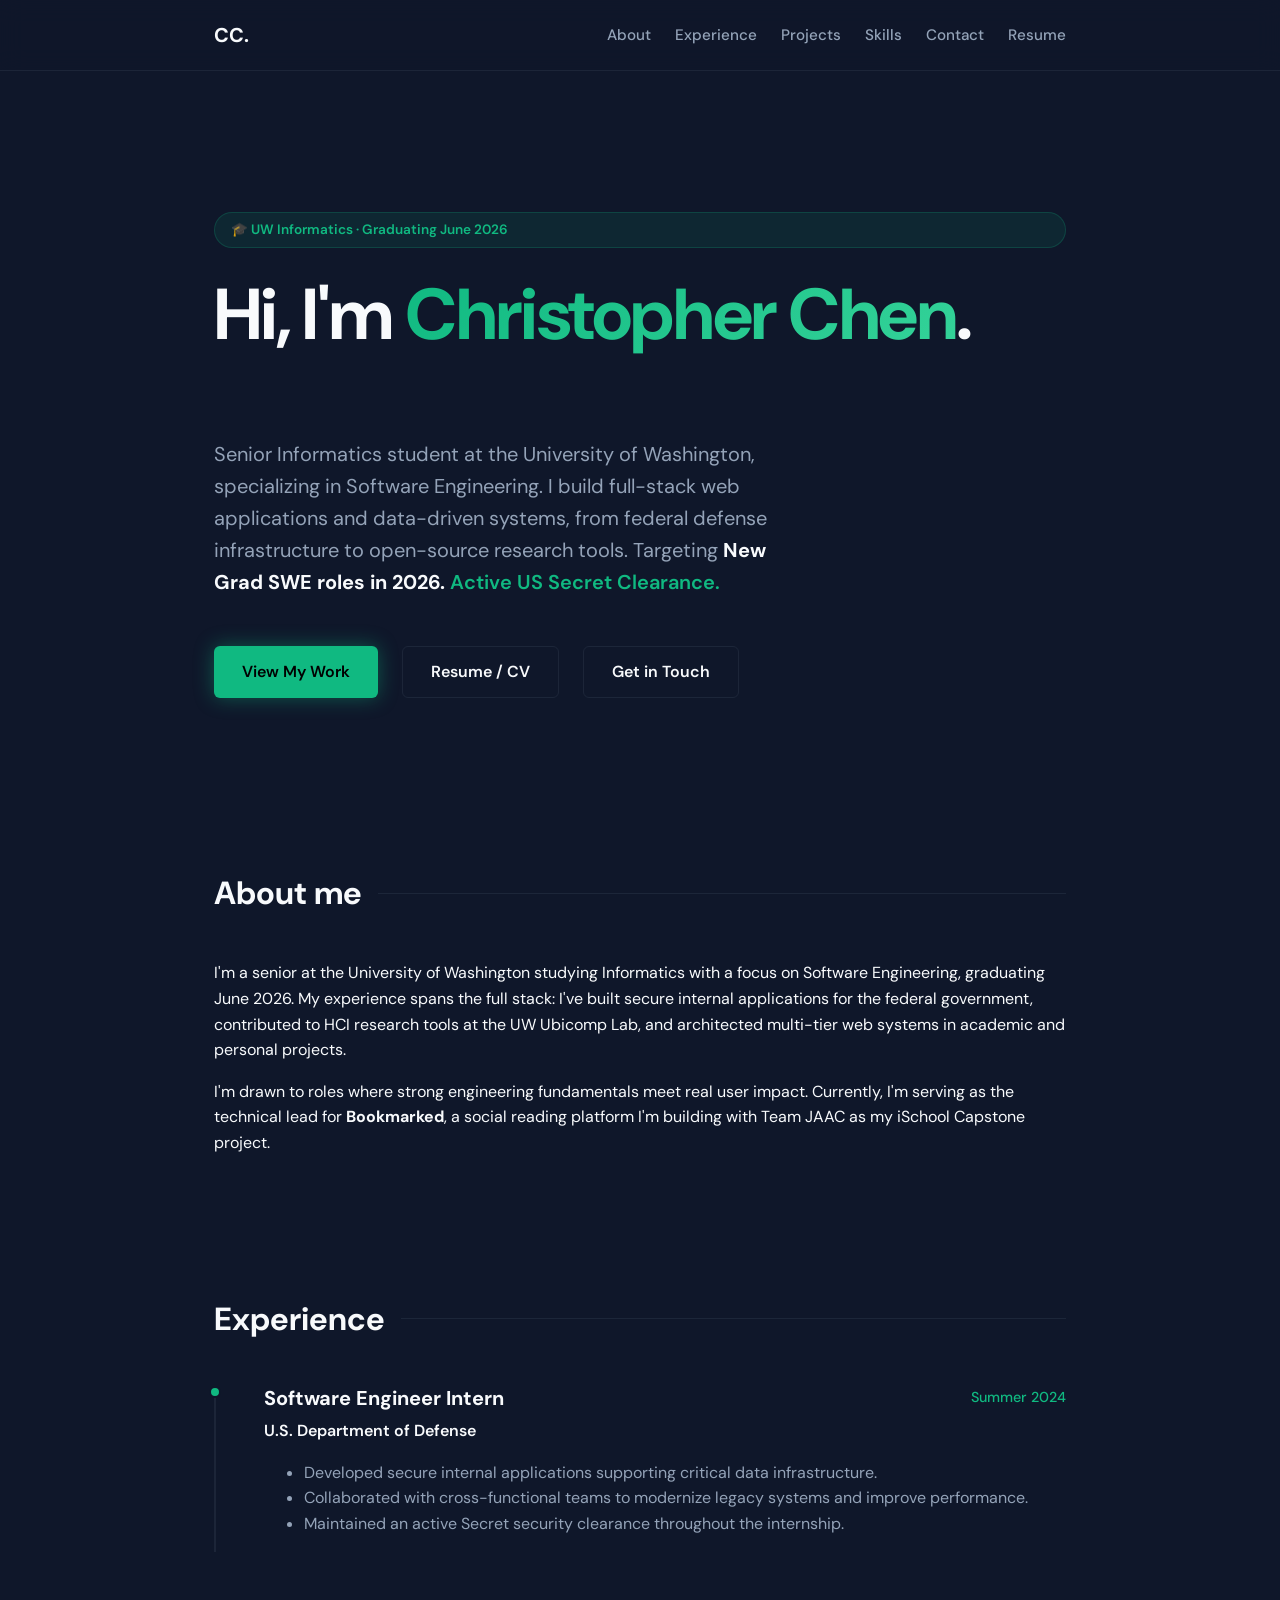
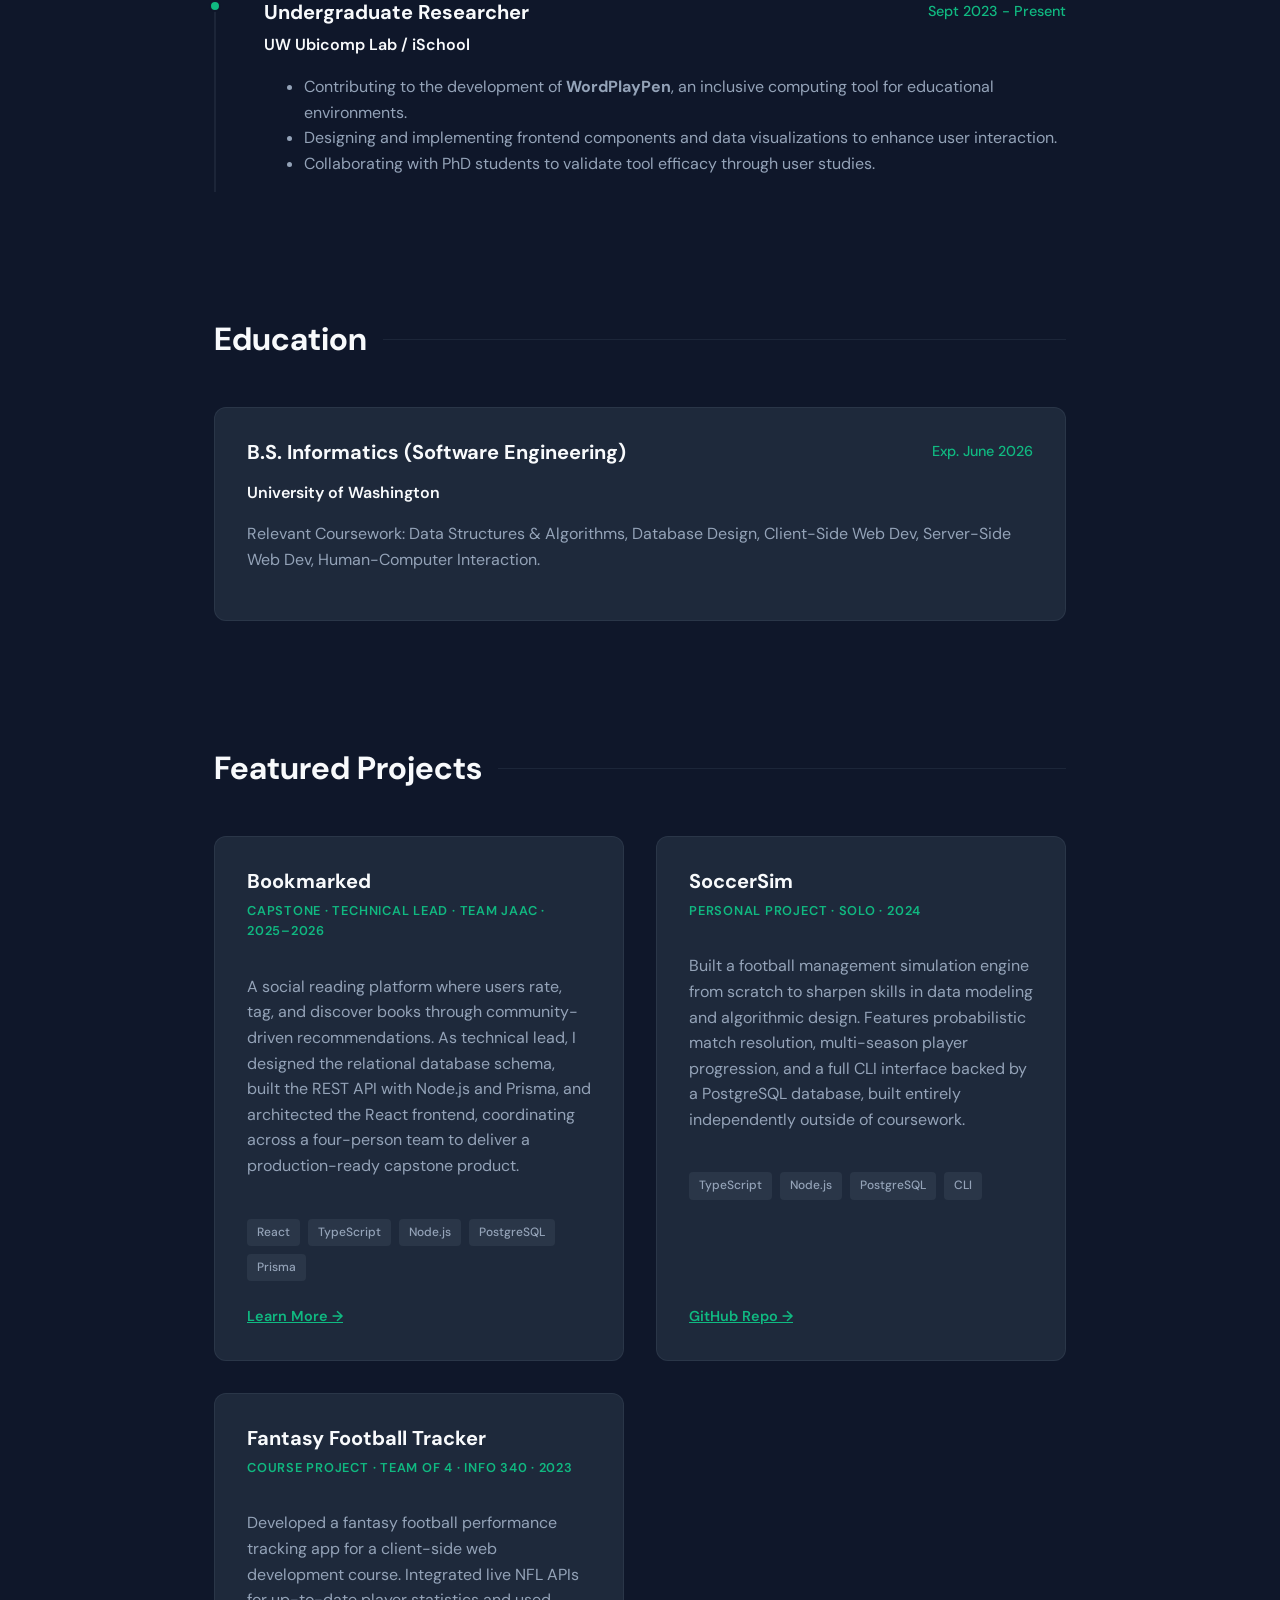
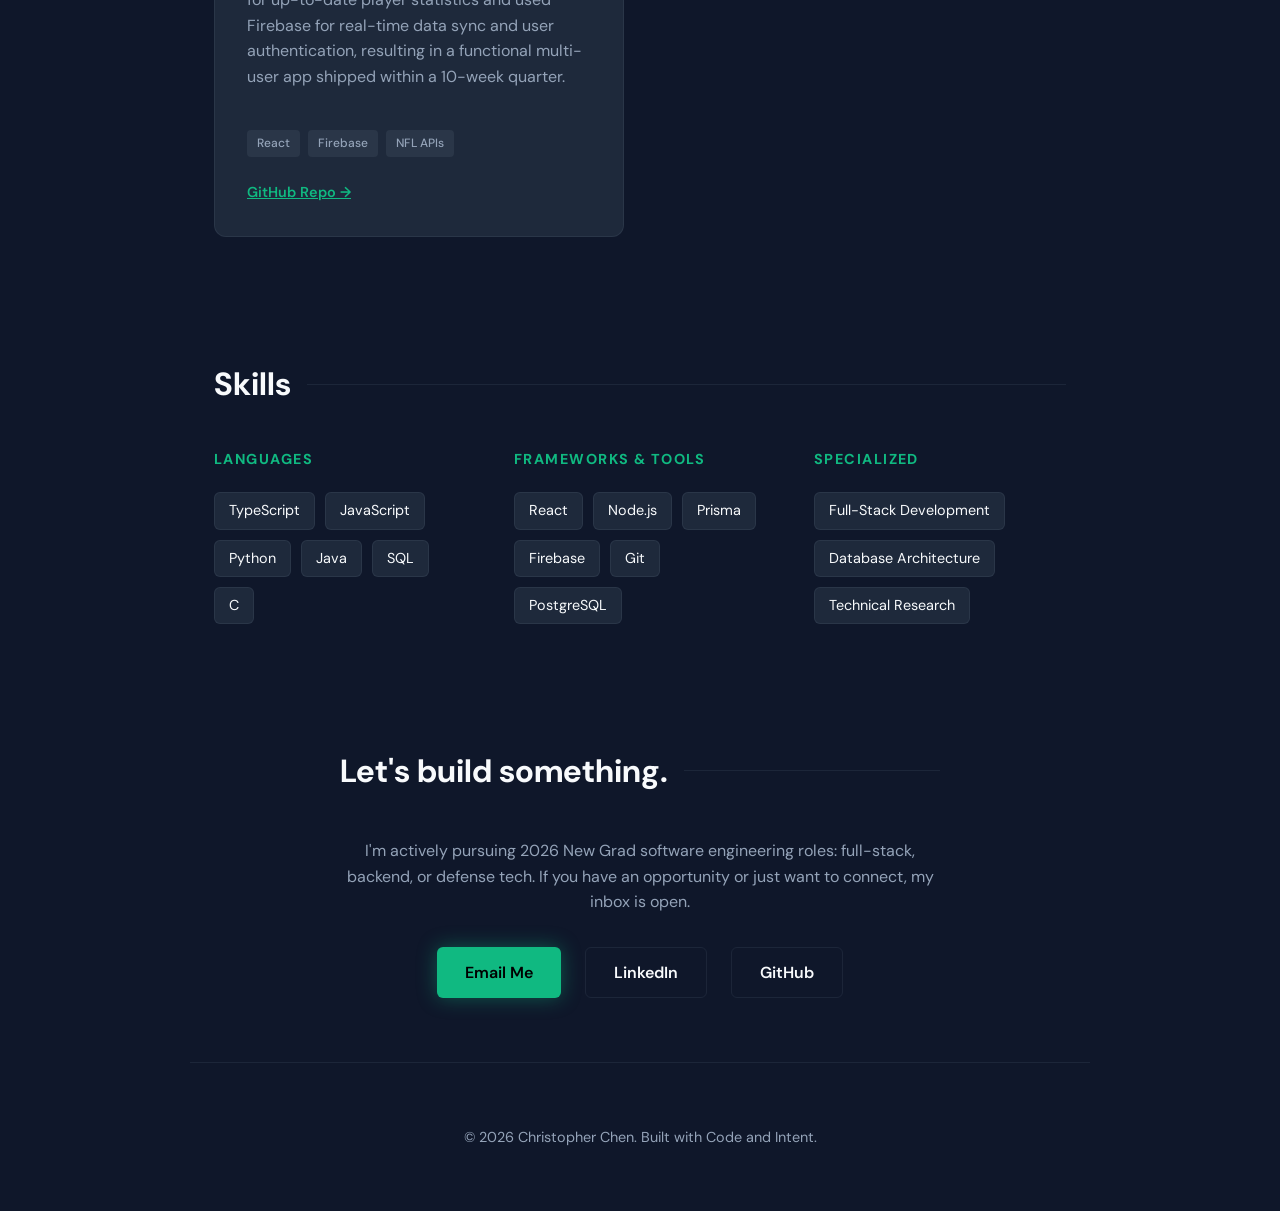
==== commit a0314243: "Polish portfolio for INFO 491 mentor feedback submission" ====
--- a/index.html
+++ b/index.html
@@ -21,10 +21,9 @@
         <li><a href="#projects">Projects</a></li>
         <li><a href="#skills">Skills</a></li>
         <li><a href="#contact">Contact</a></li>
+        <li><a href="https://www.overleaf.com/read/cmgbgrycpxhw#81fbb8" target="_blank">Resume</a></li>
       </ul>
-      <button class="nav-toggle" aria-expanded="false" aria-label="Toggle Navigation">
-        <!-- Add bread icon if needed -->
-      </button>
+      <button class="nav-toggle" aria-expanded="false" aria-label="Toggle Navigation">&#9776;</button>
     </div>
   </header>
 
@@ -32,19 +31,20 @@
     <section id="hero" class="hero reveal">
       <div class="hero-badge">🎓 UW Informatics · Graduating June 2026</div>
       <h1>Hi, I'm <span class="text-gradient">Christopher Chen</span>.</h1>
-      <p>B.S. Informatics student at the University of Washington. Software Engineer building scalable full-stack applications and data-driven systems. <span class="text-primary">Active US Secret Clearance.</span></p>
+      <p>Senior Informatics student at the University of Washington, specializing in Software Engineering. I build full-stack web applications and data-driven systems, from federal defense infrastructure to open-source research tools. Targeting <strong style="color: var(--color-text);">New Grad SWE roles in 2026.</strong> <span class="text-primary">Active US Secret Clearance.</span></p>
       
       <div class="hero-actions">
         <a href="#projects" class="btn btn-primary">View My Work</a>
         <a href="https://www.overleaf.com/read/cmgbgrycpxhw#81fbb8" target="_blank" class="btn btn-outline">Resume / CV</a>
+        <a href="#contact" class="btn btn-outline">Get in Touch</a>
       </div>
     </section>
 
     <section id="about" class="section reveal">
       <h2>About me</h2>
       <div class="about-content">
-        <p>I'm a junior at the University of Washington focusing on Software Engineering. My passion lies at the intersection of robust backend architecture and intuitive user experiences. I've worked across environments ranging from federal defense to academic research labs, giving me a unique perspective on building tools that scale and serve diverse user needs.</p>
-        <p>Currently, I'm leading the technical development of <strong>Bookmarked</strong>—a social reading platform—for my Capstone project with Team JAAC.</p>
+        <p>I'm a senior at the University of Washington studying Informatics with a focus on Software Engineering, graduating June 2026. My experience spans the full stack: I've built secure internal applications for the federal government, contributed to HCI research tools at the UW Ubicomp Lab, and architected multi-tier web systems in academic and personal projects.</p>
+        <p>I'm drawn to roles where strong engineering fundamentals meet real user impact. Currently, I'm serving as the technical lead for <strong>Bookmarked</strong>, a social reading platform I'm building with Team JAAC as my iSchool Capstone project.</p>
       </div>
     </section>
 
@@ -67,7 +67,7 @@
         <div class="timeline-item">
           <div class="timeline-header">
             <h3>Undergraduate Researcher</h3>
-            <span class="timeline-date">Sept 2023 — Present</span>
+            <span class="timeline-date">Sept 2023 - Present</span>
           </div>
           <div class="timeline-org">UW Ubicomp Lab / iSchool</div>
           <ul class="text-muted">
@@ -96,7 +96,8 @@
       <div class="project-grid">
         <article class="project-card">
           <h3>Bookmarked</h3>
-          <p class="text-muted">A full-stack social platform for book lovers to rate, tag, and discover new reads through social signals.</p>
+          <p class="project-context">Capstone · Technical Lead · Team JAAC · 2025–2026</p>
+          <p class="text-muted">A social reading platform where users rate, tag, and discover books through community-driven recommendations. As technical lead, I designed the relational database schema, built the REST API with Node.js and Prisma, and architected the React frontend, coordinating across a four-person team to deliver a production-ready capstone product.</p>
           <div class="project-tags">
             <span class="tag">React</span>
             <span class="tag">TypeScript</span>
@@ -104,12 +105,13 @@
             <span class="tag">PostgreSQL</span>
             <span class="tag">Prisma</span>
           </div>
-          <a href="#">Learn More →</a>
+          <a href="bookmarked.html">Learn More →</a>
         </article>
 
         <article class="project-card">
           <h3>SoccerSim</h3>
-          <p class="text-muted">A high-fidelity football management engine with probabilistic match logic and long-term player progression.</p>
+          <p class="project-context">Personal Project · Solo · 2024</p>
+          <p class="text-muted">Built a football management simulation engine from scratch to sharpen skills in data modeling and algorithmic design. Features probabilistic match resolution, multi-season player progression, and a full CLI interface backed by a PostgreSQL database, built entirely independently outside of coursework.</p>
           <div class="project-tags">
             <span class="tag">TypeScript</span>
             <span class="tag">Node.js</span>
@@ -120,12 +122,13 @@
         </article>
 
         <article class="project-card">
-          <h3>Fantasy Football App</h3>
-          <p class="text-muted">Real-time performance tracking app using live NFL APIs and Firebase for instant data updates.</p>
+          <h3>Fantasy Football Tracker</h3>
+          <p class="project-context">Course Project · Team of 4 · INFO 340 · 2023</p>
+          <p class="text-muted">Developed a fantasy football performance tracking app for a client-side web development course. Integrated live NFL APIs for up-to-date player statistics and used Firebase for real-time data sync and user authentication, resulting in a functional multi-user app shipped within a 10-week quarter.</p>
           <div class="project-tags">
             <span class="tag">React</span>
             <span class="tag">Firebase</span>
-            <span class="tag">External APIs</span>
+            <span class="tag">NFL APIs</span>
           </div>
           <a href="https://github.com/info340-au23a/project-340-group-a1" target="_blank">GitHub Repo →</a>
         </article>
@@ -159,10 +162,11 @@
     <section id="contact" class="section reveal">
       <div class="contact-content">
         <h2>Let's build something.</h2>
-        <p class="text-muted">I'm currently looking for Fall 2025 internships and 2026 New Grad roles. Whether you have a question or just want to say hi, my inbox is always open.</p>
+        <p class="text-muted">I'm actively pursuing 2026 New Grad software engineering roles: full-stack, backend, or defense tech. If you have an opportunity or just want to connect, my inbox is open.</p>
         <div class="hero-actions" style="justify-content: center; margin-top: var(--space-lg);">
-          <a href="mailto:cmchen22@uw.edu" class="btn btn-primary">Say Hello</a>
+          <a href="mailto:cmchen22@uw.edu" class="btn btn-primary">Email Me</a>
           <a href="https://www.linkedin.com/in/christopher-chen-tech/" target="_blank" class="btn btn-outline">LinkedIn</a>
+          <a href="https://github.com/cmchen22" target="_blank" class="btn btn-outline">GitHub</a>
         </div>
       </div>
     </section>
--- a/css/style.css
+++ b/css/style.css
@@ -106,6 +106,11 @@
   color: var(--color-text-muted);
 }
 
+.text-primary {
+  color: var(--color-primary);
+  font-weight: 600;
+}
+
 /* --- Nav --- */
 .site-header {
   position: fixed;
@@ -153,9 +158,38 @@
   color: var(--color-primary);
 }
 
+.nav-toggle {
+  display: none;
+  background: none;
+  border: none;
+  color: var(--color-text);
+  font-size: 1.4rem;
+  cursor: pointer;
+  padding: 4px 8px;
+}
+
 @media (max-width: 640px) {
   .nav-menu {
     display: none;
+  }
+
+  .nav-menu.is-open {
+    display: flex;
+    flex-direction: column;
+    position: fixed;
+    top: 70px;
+    left: 0;
+    right: 0;
+    background: var(--color-surface);
+    border-bottom: 1px solid var(--color-border);
+    padding: var(--space-md) var(--space-lg);
+    gap: var(--space-md);
+    z-index: 999;
+  }
+
+  .nav-toggle {
+    display: flex;
+    align-items: center;
   }
 }
 
@@ -307,6 +341,19 @@
   box-shadow: var(--shadow-hover);
 }
 
+.project-card h3 {
+  margin-bottom: var(--space-xs);
+}
+
+.project-context {
+  font-size: 0.8rem;
+  font-weight: 600;
+  text-transform: uppercase;
+  letter-spacing: 0.06em;
+  color: var(--color-primary);
+  margin: 0 0 var(--space-sm);
+}
+
 .project-tags {
   display: flex;
   flex-wrap: wrap;
